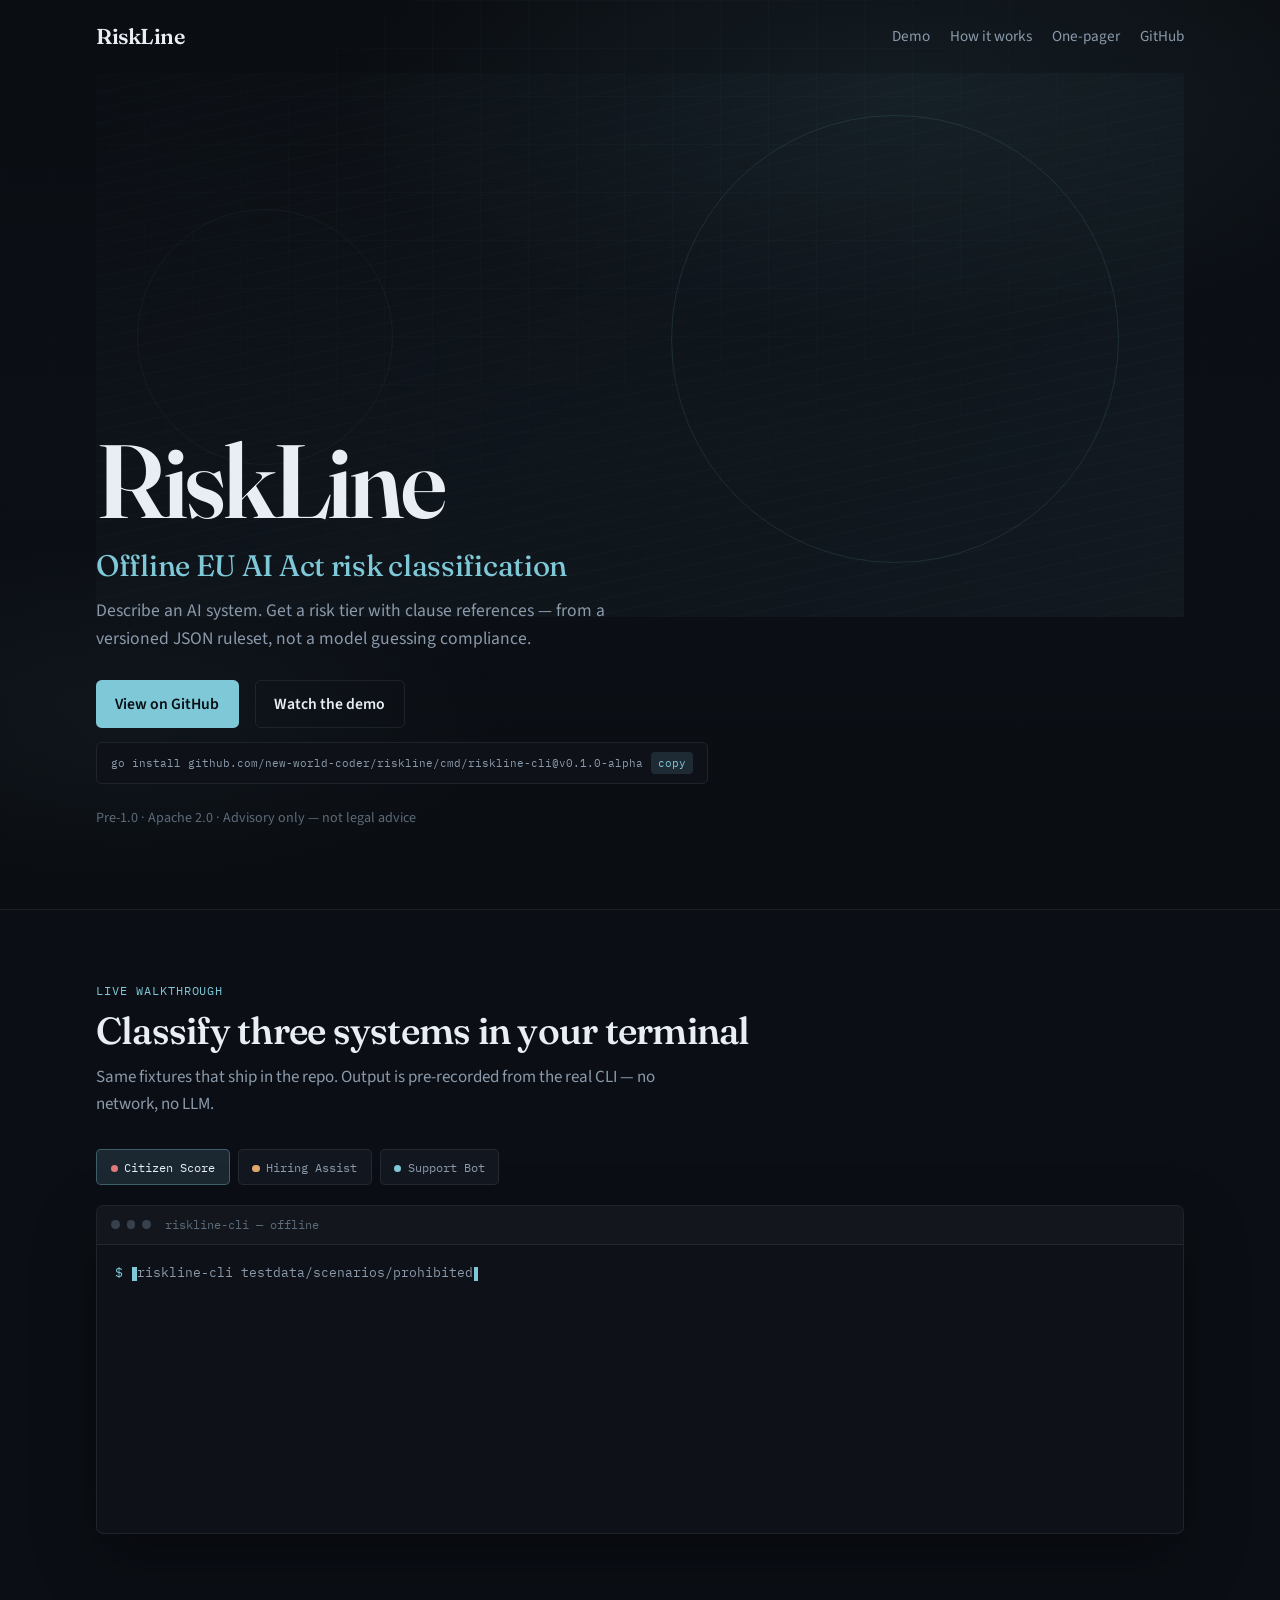
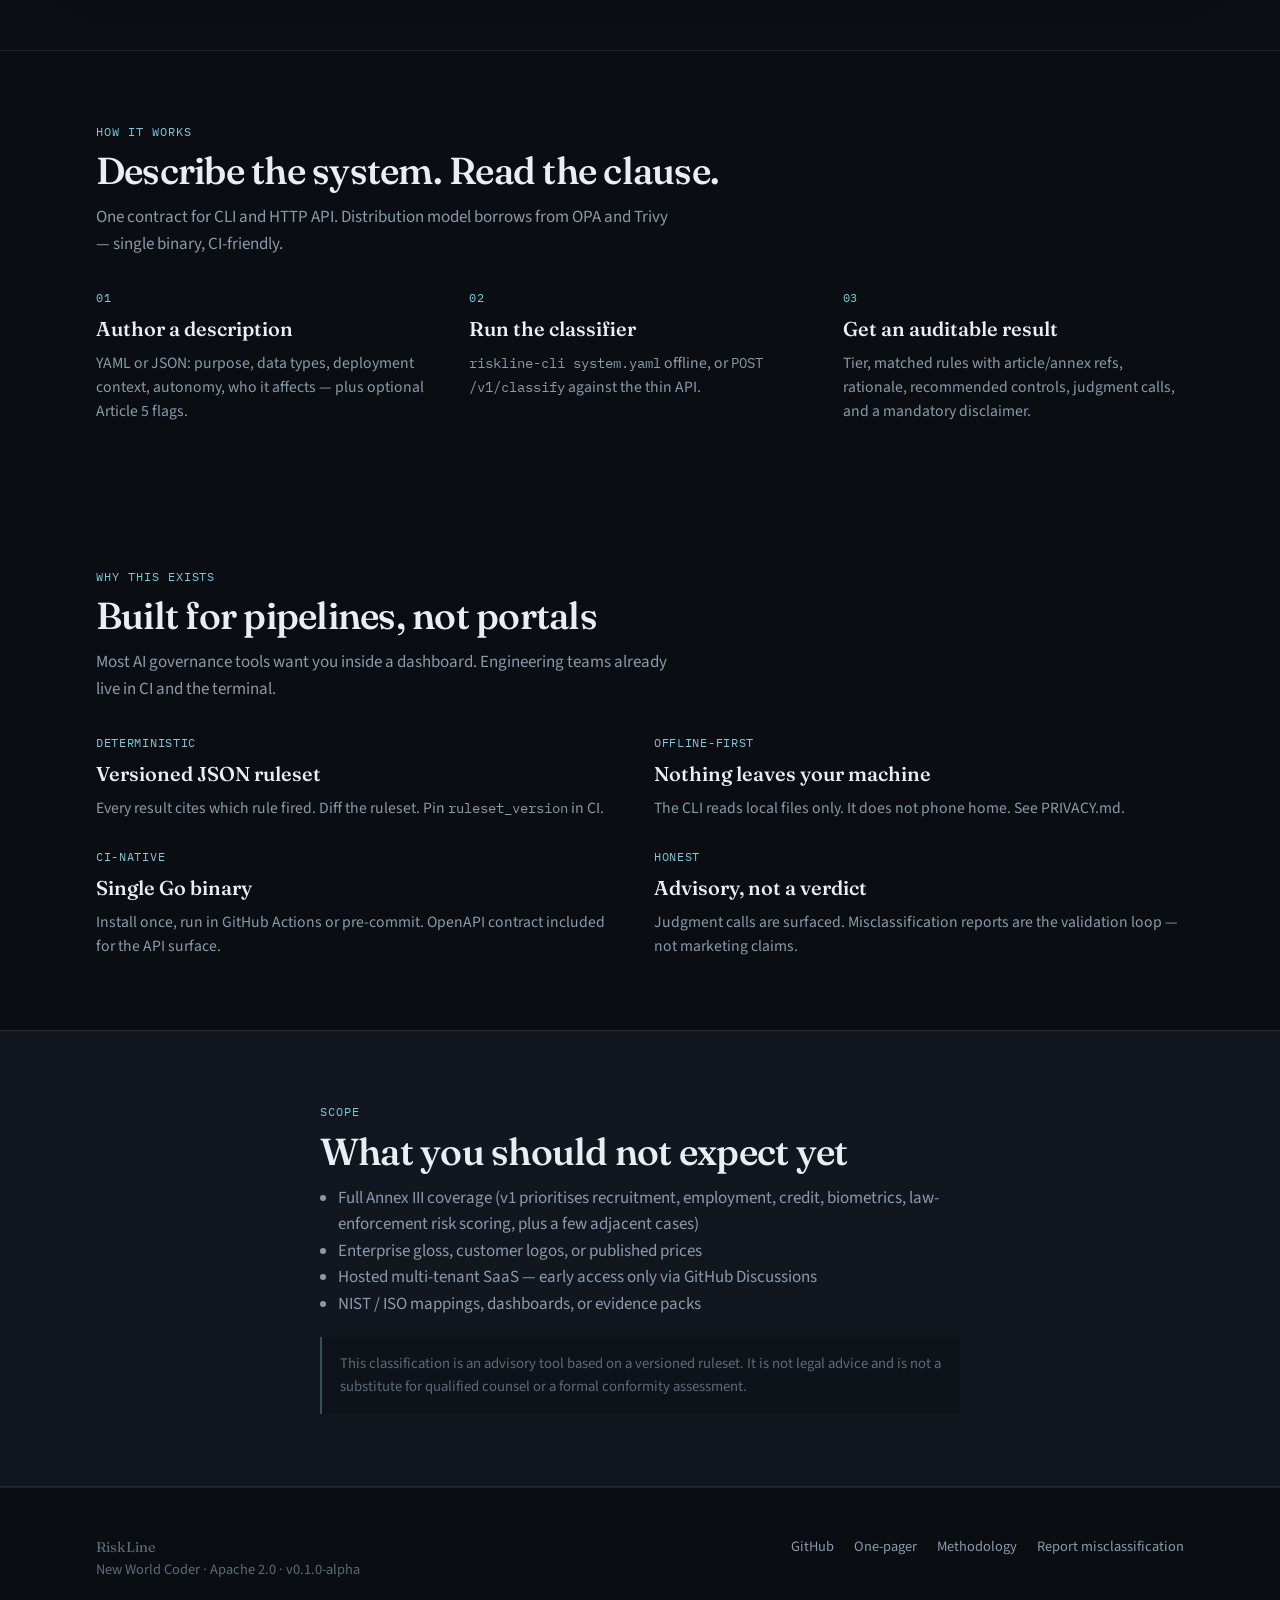
==== website/index.html @ 2cbda745 "Add GitHub Pages landing, demo cast, and printable one-pager Ship a static marketing site under webs" ====
<!DOCTYPE html>
<html lang="en">
  <head>
    <meta charset="utf-8" />
    <meta name="viewport" content="width=device-width, initial-scale=1" />
    <title>RiskLine — Offline EU AI Act risk classification</title>
    <meta
      name="description"
      content="Open-source CLI and API that classifies AI systems under the EU AI Act using a versioned JSON ruleset — deterministic and auditable, not an LLM guessing."
    />
    <meta property="og:title" content="RiskLine — Offline EU AI Act risk classification" />
    <meta
      property="og:description"
      content="CLI + API. Deterministic ruleset. Offline-first. Built for engineering teams who live in CI, not a compliance portal."
    />
    <meta property="og:image" content="assets/og.png" />
    <meta property="og:type" content="website" />
    <meta name="twitter:card" content="summary_large_image" />
    <link rel="icon" href="assets/favicon.svg" type="image/svg+xml" />
    <link rel="preconnect" href="https://fonts.googleapis.com" />
    <link rel="preconnect" href="https://fonts.gstatic.com" crossorigin />
    <link
      href="https://fonts.googleapis.com/css2?family=Fraunces:opsz,wght@9..144,450;9..144,550;9..144,600&family=IBM+Plex+Mono:wght@400;500;600&family=Source+Sans+3:wght@400;600&display=swap"
      rel="stylesheet"
    />
    <link rel="stylesheet" href="css/site.css" />
  </head>
  <body>
    <div class="site-bg" aria-hidden="true"></div>

    <header class="wrap">
      <nav class="nav" aria-label="Primary">
        <a class="nav-brand" href="./">RiskLine</a>
        <ul class="nav-links">
          <li><a href="#demo">Demo</a></li>
          <li><a href="#how">How it works</a></li>
          <li><a href="one-pager.html">One-pager</a></li>
          <li>
            <a href="https://github.com/new-world-coder/riskline" rel="noopener">GitHub</a>
          </li>
        </ul>
      </nav>
    </header>

    <main>
      <section class="hero wrap" aria-labelledby="brand-hero">
        <div class="hero-plane" id="hero-plane" aria-hidden="true"></div>
        <div class="hero-content">
          <h1 class="brand-hero" id="brand-hero">RiskLine</h1>
          <p class="hero-headline">Offline EU AI Act risk classification</p>
          <p class="hero-lede">
            Describe an AI system. Get a risk tier with clause references — from a
            versioned JSON ruleset, not a model guessing compliance.
          </p>
          <div class="cta-row">
            <a
              class="btn btn-primary"
              href="https://github.com/new-world-coder/riskline"
              rel="noopener"
              >View on GitHub</a
            >
            <a class="btn btn-ghost" href="#demo">Watch the demo</a>
            <div class="install-chip" title="Install the CLI">
              <code id="install-cmd"
                >go install github.com/new-world-coder/riskline/cmd/riskline-cli@v0.1.0-alpha</code
              >
              <button type="button" id="copy-install" aria-label="Copy install command">
                copy
              </button>
            </div>
          </div>
          <p class="status-note">
            Pre-1.0 · Apache 2.0 · Advisory only — not legal advice
          </p>
        </div>
      </section>

      <section class="demo" id="demo" aria-labelledby="demo-title">
        <div class="wrap">
          <p class="section-label">Live walkthrough</p>
          <h2 class="section-title" id="demo-title">Classify three systems in your terminal</h2>
          <p class="section-lede">
            Same fixtures that ship in the repo. Output is pre-recorded from the real
            CLI — no network, no LLM.
          </p>

          <div class="demo-controls" role="group" aria-label="Demo scenarios">
            <button
              type="button"
              class="scenario-btn"
              data-scenario="prohibited"
              aria-pressed="true"
            >
              <span class="tier-dot prohibited" aria-hidden="true"></span>Citizen Score
            </button>
            <button
              type="button"
              class="scenario-btn"
              data-scenario="high_risk"
              aria-pressed="false"
            >
              <span class="tier-dot high_risk" aria-hidden="true"></span>Hiring Assist
            </button>
            <button
              type="button"
              class="scenario-btn"
              data-scenario="limited_risk"
              aria-pressed="false"
            >
              <span class="tier-dot limited_risk" aria-hidden="true"></span>Support Bot
            </button>
          </div>

          <div class="terminal" aria-live="polite">
            <div class="terminal-bar">
              <span class="terminal-dot"></span>
              <span class="terminal-dot"></span>
              <span class="terminal-dot"></span>
              <span class="terminal-title">riskline-cli — offline</span>
            </div>
            <pre class="terminal-body" id="terminal-body"></pre>
          </div>
          <div
            class="tier-badge"
            id="tier-badge"
            aria-hidden="true"
          ></div>
        </div>
      </section>

      <section id="how" aria-labelledby="how-title">
        <div class="wrap">
          <p class="section-label">How it works</p>
          <h2 class="section-title" id="how-title">Describe the system. Read the clause.</h2>
          <p class="section-lede">
            One contract for CLI and HTTP API. Distribution model borrows from OPA and
            Trivy — single binary, CI-friendly.
          </p>
          <ol class="steps">
            <li class="step">
              <span class="step-num">01</span>
              <h3>Author a description</h3>
              <p>
                YAML or JSON: purpose, data types, deployment context, autonomy, who it
                affects — plus optional Article&nbsp;5 flags.
              </p>
            </li>
            <li class="step">
              <span class="step-num">02</span>
              <h3>Run the classifier</h3>
              <p>
                <code>riskline-cli system.yaml</code> offline, or
                <code>POST /v1/classify</code> against the thin API.
              </p>
            </li>
            <li class="step">
              <span class="step-num">03</span>
              <h3>Get an auditable result</h3>
              <p>
                Tier, matched rules with article/annex refs, rationale, recommended
                controls, judgment calls, and a mandatory disclaimer.
              </p>
            </li>
          </ol>
        </div>
      </section>

      <section id="why" aria-labelledby="why-title">
        <div class="wrap">
          <p class="section-label">Why this exists</p>
          <h2 class="section-title" id="why-title">Built for pipelines, not portals</h2>
          <p class="section-lede">
            Most AI governance tools want you inside a dashboard. Engineering teams
            already live in CI and the terminal.
          </p>
          <ul class="why-list">
            <li>
              <span class="why-kicker">Deterministic</span>
              <h3>Versioned JSON ruleset</h3>
              <p>
                Every result cites which rule fired. Diff the ruleset. Pin
                <code>ruleset_version</code> in CI.
              </p>
            </li>
            <li>
              <span class="why-kicker">Offline-first</span>
              <h3>Nothing leaves your machine</h3>
              <p>
                The CLI reads local files only. It does not phone home. See PRIVACY.md.
              </p>
            </li>
            <li>
              <span class="why-kicker">CI-native</span>
              <h3>Single Go binary</h3>
              <p>
                Install once, run in GitHub Actions or pre-commit. OpenAPI contract
                included for the API surface.
              </p>
            </li>
            <li>
              <span class="why-kicker">Honest</span>
              <h3>Advisory, not a verdict</h3>
              <p>
                Judgment calls are surfaced. Misclassification reports are the
                validation loop — not marketing claims.
              </p>
            </li>
          </ul>
        </div>
      </section>

      <section class="limits" id="limits" aria-labelledby="limits-title">
        <div class="wrap limits-inner">
          <p class="section-label">Scope</p>
          <h2 class="section-title" id="limits-title">What you should not expect yet</h2>
          <ul>
            <li>Full Annex III coverage (v1 prioritises recruitment, employment, credit, biometrics, law-enforcement risk scoring, plus a few adjacent cases)</li>
            <li>Enterprise gloss, customer logos, or published prices</li>
            <li>Hosted multi-tenant SaaS — early access only via GitHub Discussions</li>
            <li>NIST / ISO mappings, dashboards, or evidence packs</li>
          </ul>
          <p class="disclaimer">
            This classification is an advisory tool based on a versioned ruleset. It is
            not legal advice and is not a substitute for qualified counsel or a formal
            conformity assessment.
          </p>
        </div>
      </section>
    </main>

    <footer class="footer">
      <div class="wrap footer-grid">
        <div>
          <p class="footer-brand">RiskLine</p>
          <p>New World Coder · Apache 2.0 · v0.1.0-alpha</p>
        </div>
        <ul class="footer-links">
          <li>
            <a href="https://github.com/new-world-coder/riskline" rel="noopener">GitHub</a>
          </li>
          <li><a href="one-pager.html">One-pager</a></li>
          <li>
            <a
              href="https://github.com/new-world-coder/riskline/blob/main/docs/blog/01-how-we-classify-ai-systems-under-the-eu-ai-act.md"
              rel="noopener"
              >Methodology</a
            >
          </li>
          <li>
            <a
              href="https://github.com/new-world-coder/riskline/issues/new?template=misclassification_report.md"
              rel="noopener"
              >Report misclassification</a
            >
          </li>
        </ul>
      </div>
    </footer>

    <script src="js/terminal-demo.js" defer></script>
  </body>
</html>
---- website/css/site.css ----
/* RiskLine marketing site — charcoal terminal field, steel/cyan accent */

:root {
  --bg: #0a0d12;
  --bg-elevated: #12171f;
  --bg-terminal: #0e1218;
  --ink: #e8eef4;
  --ink-muted: #8b9aab;
  --ink-dim: #5c6b7a;
  --accent: #7ec8d8;
  --accent-soft: rgba(126, 200, 216, 0.14);
  --accent-line: rgba(126, 200, 216, 0.35);
  --prohibited: #e07a7a;
  --high-risk: #e0a86e;
  --limited: #7ec8d8;
  --minimal: #8fbf8f;
  --border: rgba(232, 238, 244, 0.08);
  --font-display: "Fraunces", "Iowan Old Style", "Palatino Linotype", Georgia, serif;
  --font-body: "Source Sans 3", "Source Sans Pro", "Helvetica Neue", sans-serif;
  --font-mono: "IBM Plex Mono", "SFMono-Regular", Consolas, monospace;
  --max: 68rem;
  --ease: cubic-bezier(0.22, 1, 0.36, 1);
}

*,
*::before,
*::after {
  box-sizing: border-box;
}

html {
  scroll-behavior: smooth;
}

body {
  margin: 0;
  font-family: var(--font-body);
  font-size: 1.0625rem;
  line-height: 1.55;
  color: var(--ink);
  background: var(--bg);
  -webkit-font-smoothing: antialiased;
}

a {
  color: var(--accent);
  text-decoration-thickness: 1px;
  text-underline-offset: 0.18em;
}

a:hover {
  color: var(--ink);
}

img {
  max-width: 100%;
  height: auto;
}

code,
.mono {
  font-family: var(--font-mono);
  font-size: 0.92em;
}

/* Atmosphere */
.site-bg {
  position: fixed;
  inset: 0;
  z-index: -1;
  background:
    radial-gradient(ellipse 80% 50% at 70% 10%, rgba(126, 200, 216, 0.08), transparent 55%),
    radial-gradient(ellipse 60% 40% at 10% 80%, rgba(126, 200, 216, 0.04), transparent 50%),
    linear-gradient(180deg, #0a0d12 0%, #0c1016 50%, #0a0d12 100%);
}

.site-bg::after {
  content: "";
  position: absolute;
  inset: 0;
  background-image:
    linear-gradient(rgba(126, 200, 216, 0.03) 1px, transparent 1px),
    linear-gradient(90deg, rgba(126, 200, 216, 0.03) 1px, transparent 1px);
  background-size: 48px 48px;
  mask-image: radial-gradient(ellipse 70% 60% at 50% 20%, black, transparent);
  pointer-events: none;
}

.wrap {
  width: min(100% - 2rem, var(--max));
  margin-inline: auto;
}

/* Nav */
.nav {
  display: flex;
  align-items: center;
  justify-content: space-between;
  padding: 1.25rem 0;
  gap: 1rem;
}

.nav-brand {
  font-family: var(--font-display);
  font-size: 1.35rem;
  font-weight: 600;
  color: var(--ink);
  text-decoration: none;
  letter-spacing: -0.02em;
}

.nav-links {
  display: flex;
  flex-wrap: wrap;
  gap: 1rem 1.25rem;
  list-style: none;
  margin: 0;
  padding: 0;
  font-size: 0.95rem;
}

.nav-links a {
  color: var(--ink-muted);
  text-decoration: none;
}

.nav-links a:hover {
  color: var(--ink);
}

/* Hero — one composition, brand first */
.hero {
  position: relative;
  min-height: calc(100vh - 4rem);
  display: grid;
  align-items: end;
  padding: 2rem 0 4rem;
  overflow: hidden;
}

.hero-plane {
  position: absolute;
  inset: -10% -5% auto;
  height: 75%;
  background:
    linear-gradient(135deg, rgba(14, 18, 24, 0.2), rgba(126, 200, 216, 0.06)),
    repeating-linear-gradient(
      -12deg,
      transparent,
      transparent 14px,
      rgba(126, 200, 216, 0.025) 14px,
      rgba(126, 200, 216, 0.025) 15px
    );
  transform: translateY(var(--parallax, 0px));
  transition: transform 0.1s linear;
  pointer-events: none;
  z-index: 0;
}

.hero-plane::before {
  content: "";
  position: absolute;
  inset: 20% 10% auto auto;
  width: min(42vw, 28rem);
  height: min(42vw, 28rem);
  border: 1px solid var(--accent-line);
  border-radius: 50%;
  opacity: 0.35;
  animation: drift 18s var(--ease) infinite alternate;
}

.hero-plane::after {
  content: "";
  position: absolute;
  inset: 35% auto auto 8%;
  width: min(28vw, 16rem);
  height: min(28vw, 16rem);
  border: 1px solid rgba(232, 238, 244, 0.08);
  border-radius: 50%;
  opacity: 0.5;
  animation: drift 22s var(--ease) infinite alternate-reverse;
}

@keyframes drift {
  from {
    transform: translate(0, 0);
  }
  to {
    transform: translate(12px, -18px);
  }
}

.hero-content {
  position: relative;
  z-index: 1;
  max-width: 40rem;
  padding-bottom: 1rem;
}

.brand-hero {
  margin: 0 0 1rem;
  font-family: var(--font-display);
  font-size: clamp(3.5rem, 12vw, 6.5rem);
  font-weight: 600;
  line-height: 0.95;
  letter-spacing: -0.03em;
  color: var(--ink);
}

.hero-headline {
  margin: 0 0 0.85rem;
  font-family: var(--font-display);
  font-size: clamp(1.35rem, 3.2vw, 1.85rem);
  font-weight: 450;
  line-height: 1.25;
  color: var(--accent);
  letter-spacing: -0.01em;
}

.hero-lede {
  margin: 0 0 1.75rem;
  max-width: 32rem;
  color: var(--ink-muted);
  font-size: 1.1rem;
}

.cta-row {
  display: flex;
  flex-wrap: wrap;
  align-items: center;
  gap: 0.85rem 1rem;
}

.btn {
  display: inline-flex;
  align-items: center;
  justify-content: center;
  gap: 0.4rem;
  padding: 0.7rem 1.15rem;
  border-radius: 0.35rem;
  font-family: var(--font-body);
  font-size: 0.98rem;
  font-weight: 600;
  text-decoration: none;
  border: 1px solid transparent;
  transition: background 0.2s var(--ease), color 0.2s var(--ease), border-color 0.2s var(--ease);
}

.btn-primary {
  background: var(--accent);
  color: #0a0d12;
}

.btn-primary:hover {
  background: #a0d8e4;
  color: #0a0d12;
}

.btn-ghost {
  background: transparent;
  color: var(--ink);
  border-color: var(--border);
}

.btn-ghost:hover {
  border-color: var(--accent-line);
  color: var(--accent);
}

.install-chip {
  display: inline-flex;
  align-items: center;
  gap: 0.5rem;
  padding: 0.55rem 0.85rem;
  background: var(--bg-terminal);
  border: 1px solid var(--border);
  border-radius: 0.35rem;
  font-family: var(--font-mono);
  font-size: 0.78rem;
  color: var(--ink-muted);
  overflow-x: auto;
  max-width: 100%;
}

.install-chip button {
  flex-shrink: 0;
  border: 0;
  background: var(--accent-soft);
  color: var(--accent);
  font-family: var(--font-mono);
  font-size: 0.7rem;
  padding: 0.25rem 0.45rem;
  border-radius: 0.25rem;
  cursor: pointer;
}

.install-chip button:hover {
  background: var(--accent);
  color: #0a0d12;
}

.status-note {
  margin: 1.5rem 0 0;
  font-size: 0.88rem;
  color: var(--ink-dim);
}

/* Sections */
section {
  padding: 4.5rem 0;
}

.section-label {
  margin: 0 0 0.5rem;
  font-family: var(--font-mono);
  font-size: 0.75rem;
  letter-spacing: 0.08em;
  text-transform: uppercase;
  color: var(--accent);
}

.section-title {
  margin: 0 0 0.75rem;
  font-family: var(--font-display);
  font-size: clamp(1.75rem, 4vw, 2.35rem);
  font-weight: 550;
  letter-spacing: -0.02em;
  line-height: 1.15;
}

.section-lede {
  margin: 0 0 2rem;
  max-width: 36rem;
  color: var(--ink-muted);
}

/* Demo */
.demo {
  border-top: 1px solid var(--border);
  border-bottom: 1px solid var(--border);
  background: rgba(14, 18, 24, 0.55);
}

.demo-controls {
  display: flex;
  flex-wrap: wrap;
  gap: 0.5rem;
  margin-bottom: 1.25rem;
}

.scenario-btn {
  appearance: none;
  border: 1px solid var(--border);
  background: var(--bg-elevated);
  color: var(--ink-muted);
  font-family: var(--font-mono);
  font-size: 0.78rem;
  padding: 0.55rem 0.85rem;
  border-radius: 0.3rem;
  cursor: pointer;
  transition: border-color 0.2s, color 0.2s, background 0.2s;
}

.scenario-btn:hover {
  color: var(--ink);
  border-color: var(--accent-line);
}

.scenario-btn[aria-pressed="true"] {
  color: var(--ink);
  background: var(--accent-soft);
  border-color: var(--accent-line);
}

.scenario-btn .tier-dot {
  display: inline-block;
  width: 0.45rem;
  height: 0.45rem;
  border-radius: 50%;
  margin-right: 0.4rem;
  vertical-align: middle;
}

.tier-dot.prohibited {
  background: var(--prohibited);
}
.tier-dot.high_risk {
  background: var(--high-risk);
}
.tier-dot.limited_risk {
  background: var(--limited);
}

.terminal {
  background: var(--bg-terminal);
  border: 1px solid var(--border);
  border-radius: 0.45rem;
  overflow: hidden;
  box-shadow: 0 24px 60px rgba(0, 0, 0, 0.35);
}

.terminal-bar {
  display: flex;
  align-items: center;
  gap: 0.4rem;
  padding: 0.65rem 0.9rem;
  border-bottom: 1px solid var(--border);
  background: rgba(255, 255, 255, 0.02);
}

.terminal-dot {
  width: 0.55rem;
  height: 0.55rem;
  border-radius: 50%;
  background: var(--ink-dim);
  opacity: 0.5;
}

.terminal-title {
  margin-left: 0.5rem;
  font-family: var(--font-mono);
  font-size: 0.72rem;
  color: var(--ink-dim);
}

.terminal-body {
  margin: 0;
  padding: 1.1rem 1.15rem 1.35rem;
  min-height: 18rem;
  max-height: 26rem;
  overflow: auto;
  font-family: var(--font-mono);
  font-size: 0.8rem;
  line-height: 1.55;
  color: var(--ink-muted);
  white-space: pre-wrap;
  word-break: break-word;
}

.terminal-body .prompt {
  color: var(--accent);
}

.terminal-body .cmd {
  color: var(--ink);
}

.terminal-body .tier-prohibited {
  color: var(--prohibited);
  font-weight: 600;
}

.terminal-body .tier-high_risk {
  color: var(--high-risk);
  font-weight: 600;
}

.terminal-body .tier-limited_risk {
  color: var(--limited);
  font-weight: 600;
}

.terminal-body .cursor {
  display: inline-block;
  width: 0.55ch;
  height: 1.1em;
  margin-left: 1px;
  background: var(--accent);
  vertical-align: text-bottom;
  animation: blink 1s steps(1) infinite;
}

@keyframes blink {
  50% {
    opacity: 0;
  }
}

.tier-badge {
  display: inline-block;
  margin-top: 0.85rem;
  padding: 0.35rem 0.65rem;
  border-radius: 0.25rem;
  font-family: var(--font-mono);
  font-size: 0.75rem;
  letter-spacing: 0.04em;
  text-transform: uppercase;
  opacity: 0;
  transform: translateY(6px);
  transition: opacity 0.45s var(--ease), transform 0.45s var(--ease);
}

.tier-badge.visible {
  opacity: 1;
  transform: translateY(0);
}

.tier-badge.prohibited {
  background: rgba(224, 122, 122, 0.15);
  color: var(--prohibited);
}
.tier-badge.high_risk {
  background: rgba(224, 168, 110, 0.15);
  color: var(--high-risk);
}
.tier-badge.limited_risk {
  background: var(--accent-soft);
  color: var(--limited);
}

/* How / Why grids — not card chrome unless interaction needs it */
.steps,
.why-list {
  display: grid;
  gap: 1.75rem;
  margin: 0;
  padding: 0;
  list-style: none;
}

@media (min-width: 720px) {
  .steps {
    grid-template-columns: repeat(3, 1fr);
    gap: 2rem;
  }
  .why-list {
    grid-template-columns: repeat(2, 1fr);
  }
}

.step-num,
.why-kicker {
  display: block;
  margin-bottom: 0.4rem;
  font-family: var(--font-mono);
  font-size: 0.72rem;
  letter-spacing: 0.06em;
  text-transform: uppercase;
  color: var(--accent);
}

.step h3,
.why-list h3 {
  margin: 0 0 0.4rem;
  font-family: var(--font-display);
  font-size: 1.25rem;
  font-weight: 550;
}

.step p,
.why-list p {
  margin: 0;
  color: var(--ink-muted);
  font-size: 0.98rem;
}

/* Limits */
.limits {
  background: var(--bg-elevated);
  border-block: 1px solid var(--border);
}

.limits-inner {
  max-width: 40rem;
}

.limits ul {
  margin: 0 0 1.25rem;
  padding-left: 1.15rem;
  color: var(--ink-muted);
}

.disclaimer {
  margin: 0;
  padding: 1rem 1.1rem;
  border-left: 2px solid var(--accent-line);
  background: rgba(0, 0, 0, 0.2);
  color: var(--ink-dim);
  font-size: 0.92rem;
}

/* Footer */
.footer {
  padding: 3rem 0 4rem;
  border-top: 1px solid var(--border);
}

.footer-grid {
  display: flex;
  flex-wrap: wrap;
  gap: 2rem;
  justify-content: space-between;
}

.footer-brand {
  font-family: var(--font-display);
  font-size: 1.25rem;
  margin: 0 0 0.35rem;
}

.footer p {
  margin: 0;
  color: var(--ink-dim);
  font-size: 0.9rem;
}

.footer-links {
  display: flex;
  flex-wrap: wrap;
  gap: 0.75rem 1.25rem;
  list-style: none;
  margin: 0;
  padding: 0;
  font-size: 0.9rem;
}

.footer-links a {
  color: var(--ink-muted);
  text-decoration: none;
}

.footer-links a:hover {
  color: var(--accent);
}

@media (max-width: 640px) {
  .hero {
    min-height: auto;
    padding-top: 3rem;
  }

  .install-chip {
    font-size: 0.68rem;
  }

  .terminal-body {
    min-height: 14rem;
    font-size: 0.72rem;
  }
}

@media (prefers-reduced-motion: reduce) {
  html {
    scroll-behavior: auto;
  }
  .hero-plane,
  .hero-plane::before,
  .hero-plane::after,
  .terminal-body .cursor {
    animation: none;
  }
  .tier-badge {
    transition: none;
  }
}
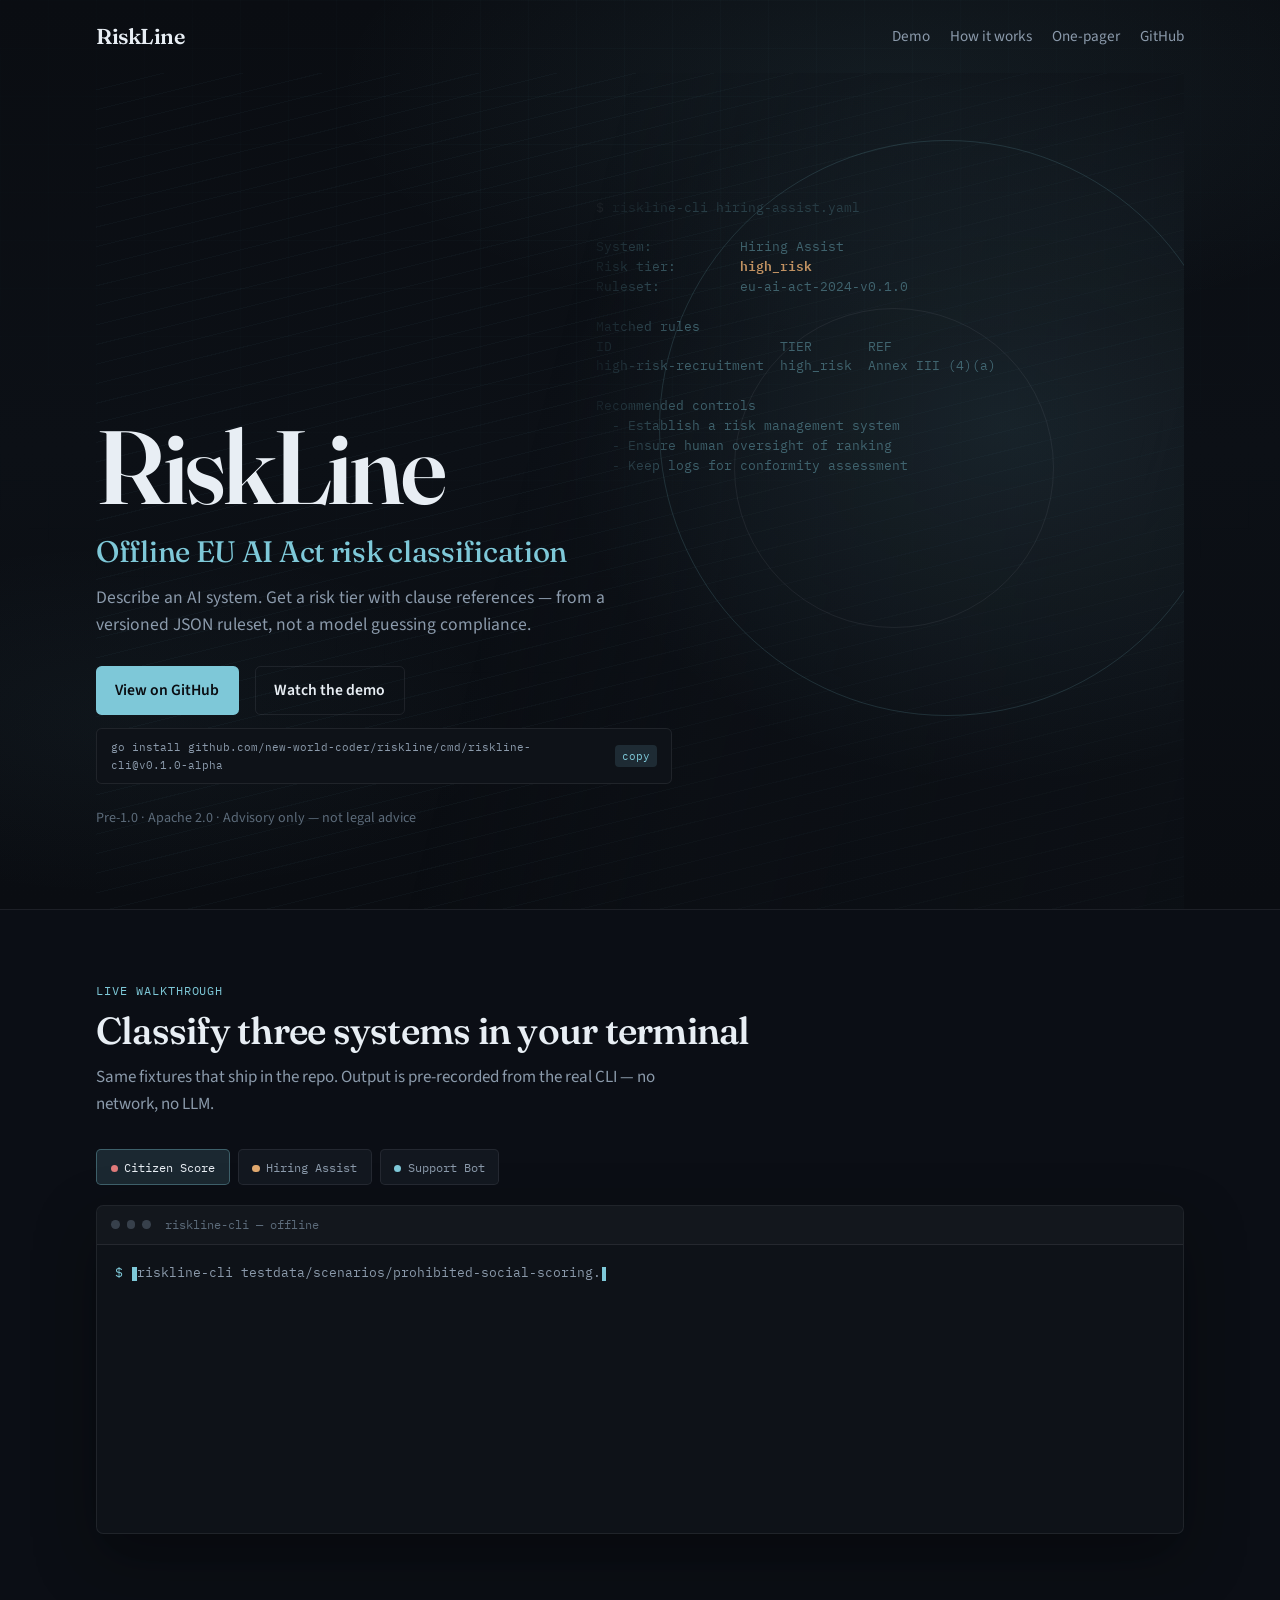
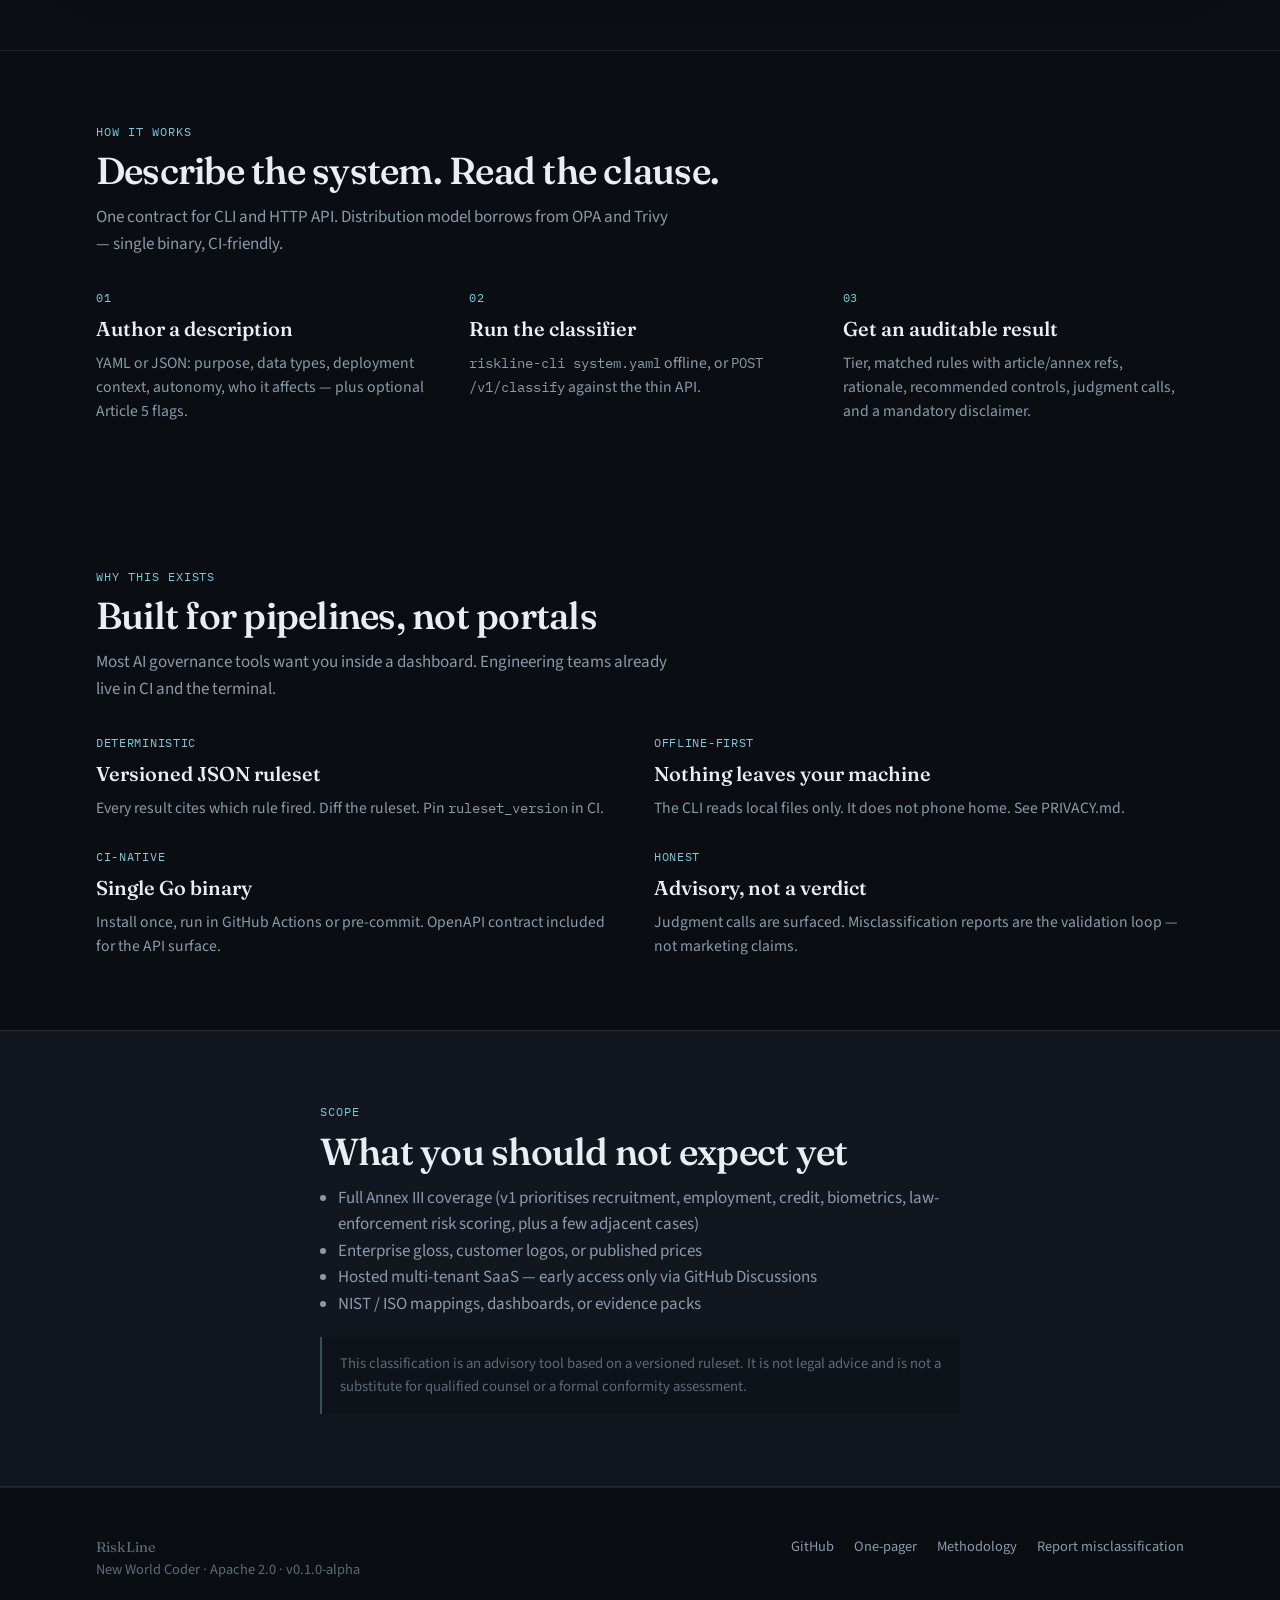
==== commit 83199d1b: "Strengthen landing hero with full-bleed CLI atmosphere Replace empty hero space with faded Hiring As" ====
--- a/website/index.html
+++ b/website/index.html
@@ -45,6 +45,20 @@
     <main>
       <section class="hero wrap" aria-labelledby="brand-hero">
         <div class="hero-plane" id="hero-plane" aria-hidden="true"></div>
+        <pre class="hero-output" id="hero-output" aria-hidden="true"><span class="hi">$</span> riskline-cli hiring-assist.yaml
+
+System:           Hiring Assist
+Risk tier:        <span class="tier">high_risk</span>
+Ruleset:          eu-ai-act-2024-v0.1.0
+
+Matched rules
+ID                     TIER       REF
+high-risk-recruitment  high_risk  Annex III (4)(a)
+
+Recommended controls
+  - Establish a risk management system
+  - Ensure human oversight of ranking
+  - Keep logs for conformity assessment</pre>
         <div class="hero-content">
           <h1 class="brand-hero" id="brand-hero">RiskLine</h1>
           <p class="hero-headline">Offline EU AI Act risk classification</p>
--- a/website/css/site.css
+++ b/website/css/site.css
@@ -140,16 +140,16 @@
 
 .hero-plane {
   position: absolute;
-  inset: -10% -5% auto;
-  height: 75%;
+  inset: 0 -8vw 0 -8vw;
   background:
-    linear-gradient(135deg, rgba(14, 18, 24, 0.2), rgba(126, 200, 216, 0.06)),
+    radial-gradient(ellipse 55% 70% at 78% 42%, rgba(126, 200, 216, 0.1), transparent 62%),
+    linear-gradient(105deg, transparent 0%, transparent 42%, rgba(14, 18, 24, 0.35) 58%, rgba(14, 18, 24, 0.55) 100%),
     repeating-linear-gradient(
-      -12deg,
+      -14deg,
       transparent,
-      transparent 14px,
-      rgba(126, 200, 216, 0.025) 14px,
-      rgba(126, 200, 216, 0.025) 15px
+      transparent 18px,
+      rgba(126, 200, 216, 0.035) 18px,
+      rgba(126, 200, 216, 0.035) 19px
     );
   transform: translateY(var(--parallax, 0px));
   transition: transform 0.1s linear;
@@ -160,25 +160,59 @@
 .hero-plane::before {
   content: "";
   position: absolute;
-  inset: 20% 10% auto auto;
-  width: min(42vw, 28rem);
-  height: min(42vw, 28rem);
+  inset: 8% 4% auto auto;
+  width: min(58vw, 36rem);
+  height: min(58vw, 36rem);
   border: 1px solid var(--accent-line);
   border-radius: 50%;
-  opacity: 0.35;
+  opacity: 0.45;
   animation: drift 18s var(--ease) infinite alternate;
 }
 
 .hero-plane::after {
   content: "";
   position: absolute;
-  inset: 35% auto auto 8%;
-  width: min(28vw, 16rem);
-  height: min(28vw, 16rem);
-  border: 1px solid rgba(232, 238, 244, 0.08);
+  inset: 28% 18% auto auto;
+  width: min(34vw, 20rem);
+  height: min(34vw, 20rem);
+  border: 1px solid rgba(232, 238, 244, 0.12);
   border-radius: 50%;
-  opacity: 0.5;
+  opacity: 0.55;
   animation: drift 22s var(--ease) infinite alternate-reverse;
+}
+
+.hero-output {
+  position: absolute;
+  right: max(0px, calc((100% - var(--max)) / 2 - 1rem));
+  top: 12%;
+  bottom: 18%;
+  width: min(38rem, 48vw);
+  z-index: 0;
+  margin: 0;
+  padding: 1.5rem 1.25rem;
+  font-family: var(--font-mono);
+  font-size: clamp(0.65rem, 1.1vw, 0.8rem);
+  line-height: 1.55;
+  color: rgba(126, 200, 216, 0.42);
+  white-space: pre;
+  overflow: hidden;
+  mask-image: linear-gradient(90deg, transparent 0%, black 18%, black 78%, transparent 100%),
+    linear-gradient(180deg, transparent, black 12%, black 78%, transparent);
+  mask-composite: intersect;
+  -webkit-mask-image: linear-gradient(90deg, transparent 0%, black 18%, black 78%, transparent 100%),
+    linear-gradient(180deg, transparent, black 12%, black 78%, transparent);
+  -webkit-mask-composite: source-in;
+  pointer-events: none;
+  transform: translateY(var(--parallax, 0px));
+}
+
+.hero-output .hi {
+  color: rgba(232, 238, 244, 0.55);
+}
+
+.hero-output .tier {
+  color: rgba(224, 168, 110, 0.85);
+  font-weight: 600;
 }
 
 @keyframes drift {
@@ -193,8 +227,14 @@
 .hero-content {
   position: relative;
   z-index: 1;
-  max-width: 40rem;
+  max-width: 36rem;
   padding-bottom: 1rem;
+}
+
+@media (max-width: 900px) {
+  .hero-output {
+    display: none;
+  }
 }
 
 .brand-hero {
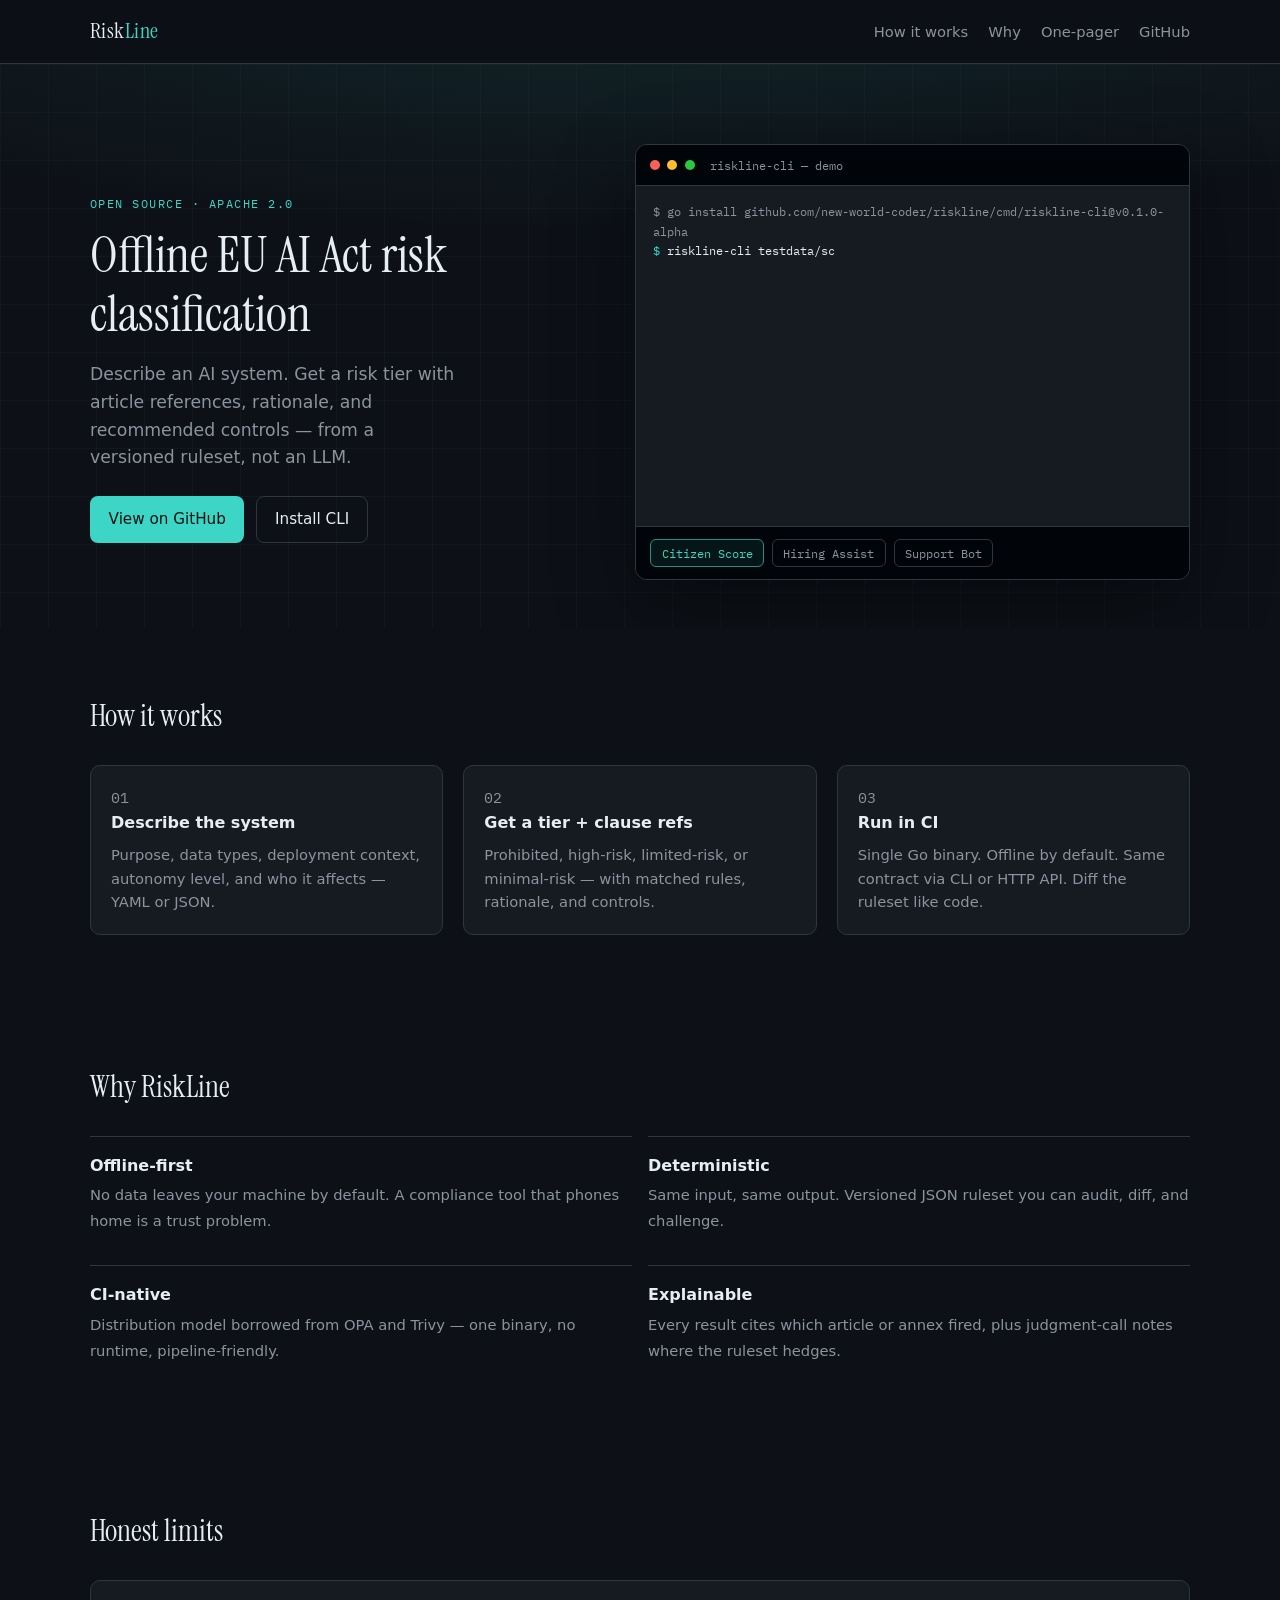
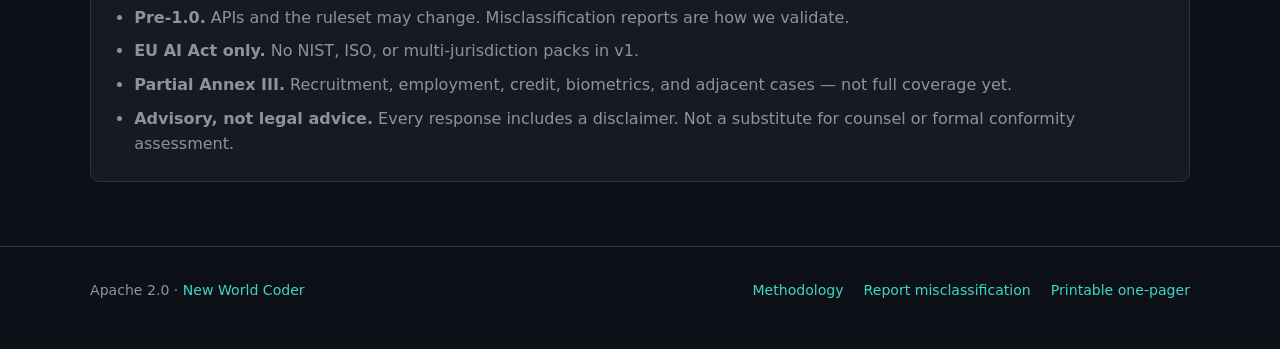
==== commit e99836e1: "add oss landing site with demo and one-pager Ship a GitHub Pages-ready marketing surface with a term" ====
--- a/website/index.html
+++ b/website/index.html
@@ -1,276 +1,138 @@
 <!DOCTYPE html>
 <html lang="en">
-  <head>
-    <meta charset="utf-8" />
-    <meta name="viewport" content="width=device-width, initial-scale=1" />
-    <title>RiskLine — Offline EU AI Act risk classification</title>
-    <meta
-      name="description"
-      content="Open-source CLI and API that classifies AI systems under the EU AI Act using a versioned JSON ruleset — deterministic and auditable, not an LLM guessing."
-    />
-    <meta property="og:title" content="RiskLine — Offline EU AI Act risk classification" />
-    <meta
-      property="og:description"
-      content="CLI + API. Deterministic ruleset. Offline-first. Built for engineering teams who live in CI, not a compliance portal."
-    />
-    <meta property="og:image" content="assets/og.png" />
-    <meta property="og:type" content="website" />
-    <meta name="twitter:card" content="summary_large_image" />
-    <link rel="icon" href="assets/favicon.svg" type="image/svg+xml" />
-    <link rel="preconnect" href="https://fonts.googleapis.com" />
-    <link rel="preconnect" href="https://fonts.gstatic.com" crossorigin />
-    <link
-      href="https://fonts.googleapis.com/css2?family=Fraunces:opsz,wght@9..144,450;9..144,550;9..144,600&family=IBM+Plex+Mono:wght@400;500;600&family=Source+Sans+3:wght@400;600&display=swap"
-      rel="stylesheet"
-    />
-    <link rel="stylesheet" href="css/site.css" />
-  </head>
-  <body>
-    <div class="site-bg" aria-hidden="true"></div>
+<head>
+  <meta charset="utf-8">
+  <meta name="viewport" content="width=device-width, initial-scale=1">
+  <title>RiskLine — Offline EU AI Act risk classification</title>
+  <meta name="description" content="Deterministic EU AI Act risk classification CLI and API. Versioned JSON ruleset, not an LLM guessing compliance.">
+  <meta property="og:title" content="RiskLine — Offline EU AI Act risk classification">
+  <meta property="og:description" content="Classify AI systems into prohibited, high-risk, limited-risk, or minimal-risk tiers with clause references. Runs offline in CI.">
+  <meta property="og:type" content="website">
+  <meta property="og:image" content="https://new-world-coder.github.io/riskline/assets/og.svg">
+  <link rel="icon" href="assets/favicon.svg" type="image/svg+xml">
+  <link rel="preconnect" href="https://fonts.googleapis.com">
+  <link rel="preconnect" href="https://fonts.gstatic.com" crossorigin>
+  <link href="https://fonts.googleapis.com/css2?family=IBM+Plex+Mono:wght@400;500&family=Instrument+Serif:ital@0;1&display=swap" rel="stylesheet">
+  <link rel="stylesheet" href="css/site.css">
+</head>
+<body>
+  <header class="site-header">
+    <div class="container">
+      <a class="logo" href="index.html">Risk<span>Line</span></a>
+      <nav class="nav-links">
+        <a href="#how">How it works</a>
+        <a href="#why">Why</a>
+        <a href="one-pager.html">One-pager</a>
+        <a href="https://github.com/new-world-coder/riskline">GitHub</a>
+      </nav>
+    </div>
+  </header>
 
-    <header class="wrap">
-      <nav class="nav" aria-label="Primary">
-        <a class="nav-brand" href="./">RiskLine</a>
-        <ul class="nav-links">
-          <li><a href="#demo">Demo</a></li>
-          <li><a href="#how">How it works</a></li>
-          <li><a href="one-pager.html">One-pager</a></li>
-          <li>
-            <a href="https://github.com/new-world-coder/riskline" rel="noopener">GitHub</a>
-          </li>
-        </ul>
-      </nav>
-    </header>
-
-    <main>
-      <section class="hero wrap" aria-labelledby="brand-hero">
-        <div class="hero-plane" id="hero-plane" aria-hidden="true"></div>
-        <pre class="hero-output" id="hero-output" aria-hidden="true"><span class="hi">$</span> riskline-cli hiring-assist.yaml
-
-System:           Hiring Assist
-Risk tier:        <span class="tier">high_risk</span>
-Ruleset:          eu-ai-act-2024-v0.1.0
-
-Matched rules
-ID                     TIER       REF
-high-risk-recruitment  high_risk  Annex III (4)(a)
-
-Recommended controls
-  - Establish a risk management system
-  - Ensure human oversight of ranking
-  - Keep logs for conformity assessment</pre>
-        <div class="hero-content">
-          <h1 class="brand-hero" id="brand-hero">RiskLine</h1>
-          <p class="hero-headline">Offline EU AI Act risk classification</p>
-          <p class="hero-lede">
-            Describe an AI system. Get a risk tier with clause references — from a
-            versioned JSON ruleset, not a model guessing compliance.
+  <main>
+    <section class="hero">
+      <div class="container hero-grid">
+        <div>
+          <p class="eyebrow">Open source · Apache 2.0</p>
+          <h1>Offline EU AI Act risk classification</h1>
+          <p class="hero-lead">
+            Describe an AI system. Get a risk tier with article references, rationale, and recommended controls — from a versioned ruleset, not an LLM.
           </p>
           <div class="cta-row">
-            <a
-              class="btn btn-primary"
-              href="https://github.com/new-world-coder/riskline"
-              rel="noopener"
-              >View on GitHub</a
-            >
-            <a class="btn btn-ghost" href="#demo">Watch the demo</a>
-            <div class="install-chip" title="Install the CLI">
-              <code id="install-cmd"
-                >go install github.com/new-world-coder/riskline/cmd/riskline-cli@v0.1.0-alpha</code
-              >
-              <button type="button" id="copy-install" aria-label="Copy install command">
-                copy
-              </button>
-            </div>
+            <a class="btn btn-primary" href="https://github.com/new-world-coder/riskline">View on GitHub</a>
+            <a class="btn btn-secondary" href="https://github.com/new-world-coder/riskline#quick-start-cli">Install CLI</a>
           </div>
-          <p class="status-note">
-            Pre-1.0 · Apache 2.0 · Advisory only — not legal advice
-          </p>
         </div>
-      </section>
 
-      <section class="demo" id="demo" aria-labelledby="demo-title">
-        <div class="wrap">
-          <p class="section-label">Live walkthrough</p>
-          <h2 class="section-title" id="demo-title">Classify three systems in your terminal</h2>
-          <p class="section-lede">
-            Same fixtures that ship in the repo. Output is pre-recorded from the real
-            CLI — no network, no LLM.
-          </p>
+        <div class="terminal" aria-label="Terminal demo">
+          <div class="terminal-bar">
+            <span class="dot red"></span>
+            <span class="dot yellow"></span>
+            <span class="dot green"></span>
+            <span class="terminal-title">riskline-cli — demo</span>
+          </div>
+          <div class="terminal-body" id="terminal-output" aria-live="polite"></div>
+          <div class="scenario-tabs">
+            <button class="scenario-tab active" data-scenario="prohibited" type="button">Citizen Score</button>
+            <button class="scenario-tab" data-scenario="high" type="button">Hiring Assist</button>
+            <button class="scenario-tab" data-scenario="limited" type="button">Support Bot</button>
+          </div>
+        </div>
+      </div>
+    </section>
 
-          <div class="demo-controls" role="group" aria-label="Demo scenarios">
-            <button
-              type="button"
-              class="scenario-btn"
-              data-scenario="prohibited"
-              aria-pressed="true"
-            >
-              <span class="tier-dot prohibited" aria-hidden="true"></span>Citizen Score
-            </button>
-            <button
-              type="button"
-              class="scenario-btn"
-              data-scenario="high_risk"
-              aria-pressed="false"
-            >
-              <span class="tier-dot high_risk" aria-hidden="true"></span>Hiring Assist
-            </button>
-            <button
-              type="button"
-              class="scenario-btn"
-              data-scenario="limited_risk"
-              aria-pressed="false"
-            >
-              <span class="tier-dot limited_risk" aria-hidden="true"></span>Support Bot
-            </button>
+    <section id="how">
+      <div class="container">
+        <h2>How it works</h2>
+        <div class="steps">
+          <article class="step-card">
+            <p class="step-num">01</p>
+            <h3>Describe the system</h3>
+            <p>Purpose, data types, deployment context, autonomy level, and who it affects — YAML or JSON.</p>
+          </article>
+          <article class="step-card">
+            <p class="step-num">02</p>
+            <h3>Get a tier + clause refs</h3>
+            <p>Prohibited, high-risk, limited-risk, or minimal-risk — with matched rules, rationale, and controls.</p>
+          </article>
+          <article class="step-card">
+            <p class="step-num">03</p>
+            <h3>Run in CI</h3>
+            <p>Single Go binary. Offline by default. Same contract via CLI or HTTP API. Diff the ruleset like code.</p>
+          </article>
+        </div>
+      </div>
+    </section>
+
+    <section id="why">
+      <div class="container">
+        <h2>Why RiskLine</h2>
+        <div class="why-grid">
+          <div class="why-item">
+            <strong>Offline-first</strong>
+            <span>No data leaves your machine by default. A compliance tool that phones home is a trust problem.</span>
           </div>
+          <div class="why-item">
+            <strong>Deterministic</strong>
+            <span>Same input, same output. Versioned JSON ruleset you can audit, diff, and challenge.</span>
+          </div>
+          <div class="why-item">
+            <strong>CI-native</strong>
+            <span>Distribution model borrowed from OPA and Trivy — one binary, no runtime, pipeline-friendly.</span>
+          </div>
+          <div class="why-item">
+            <strong>Explainable</strong>
+            <span>Every result cites which article or annex fired, plus judgment-call notes where the ruleset hedges.</span>
+          </div>
+        </div>
+      </div>
+    </section>
 
-          <div class="terminal" aria-live="polite">
-            <div class="terminal-bar">
-              <span class="terminal-dot"></span>
-              <span class="terminal-dot"></span>
-              <span class="terminal-dot"></span>
-              <span class="terminal-title">riskline-cli — offline</span>
-            </div>
-            <pre class="terminal-body" id="terminal-body"></pre>
-          </div>
-          <div
-            class="tier-badge"
-            id="tier-badge"
-            aria-hidden="true"
-          ></div>
-        </div>
-      </section>
-
-      <section id="how" aria-labelledby="how-title">
-        <div class="wrap">
-          <p class="section-label">How it works</p>
-          <h2 class="section-title" id="how-title">Describe the system. Read the clause.</h2>
-          <p class="section-lede">
-            One contract for CLI and HTTP API. Distribution model borrows from OPA and
-            Trivy — single binary, CI-friendly.
-          </p>
-          <ol class="steps">
-            <li class="step">
-              <span class="step-num">01</span>
-              <h3>Author a description</h3>
-              <p>
-                YAML or JSON: purpose, data types, deployment context, autonomy, who it
-                affects — plus optional Article&nbsp;5 flags.
-              </p>
-            </li>
-            <li class="step">
-              <span class="step-num">02</span>
-              <h3>Run the classifier</h3>
-              <p>
-                <code>riskline-cli system.yaml</code> offline, or
-                <code>POST /v1/classify</code> against the thin API.
-              </p>
-            </li>
-            <li class="step">
-              <span class="step-num">03</span>
-              <h3>Get an auditable result</h3>
-              <p>
-                Tier, matched rules with article/annex refs, rationale, recommended
-                controls, judgment calls, and a mandatory disclaimer.
-              </p>
-            </li>
-          </ol>
-        </div>
-      </section>
-
-      <section id="why" aria-labelledby="why-title">
-        <div class="wrap">
-          <p class="section-label">Why this exists</p>
-          <h2 class="section-title" id="why-title">Built for pipelines, not portals</h2>
-          <p class="section-lede">
-            Most AI governance tools want you inside a dashboard. Engineering teams
-            already live in CI and the terminal.
-          </p>
-          <ul class="why-list">
-            <li>
-              <span class="why-kicker">Deterministic</span>
-              <h3>Versioned JSON ruleset</h3>
-              <p>
-                Every result cites which rule fired. Diff the ruleset. Pin
-                <code>ruleset_version</code> in CI.
-              </p>
-            </li>
-            <li>
-              <span class="why-kicker">Offline-first</span>
-              <h3>Nothing leaves your machine</h3>
-              <p>
-                The CLI reads local files only. It does not phone home. See PRIVACY.md.
-              </p>
-            </li>
-            <li>
-              <span class="why-kicker">CI-native</span>
-              <h3>Single Go binary</h3>
-              <p>
-                Install once, run in GitHub Actions or pre-commit. OpenAPI contract
-                included for the API surface.
-              </p>
-            </li>
-            <li>
-              <span class="why-kicker">Honest</span>
-              <h3>Advisory, not a verdict</h3>
-              <p>
-                Judgment calls are surfaced. Misclassification reports are the
-                validation loop — not marketing claims.
-              </p>
-            </li>
+    <section>
+      <div class="container">
+        <h2>Honest limits</h2>
+        <div class="limits">
+          <ul>
+            <li><strong>Pre-1.0.</strong> APIs and the ruleset may change. Misclassification reports are how we validate.</li>
+            <li><strong>EU AI Act only.</strong> No NIST, ISO, or multi-jurisdiction packs in v1.</li>
+            <li><strong>Partial Annex III.</strong> Recruitment, employment, credit, biometrics, and adjacent cases — not full coverage yet.</li>
+            <li><strong>Advisory, not legal advice.</strong> Every response includes a disclaimer. Not a substitute for counsel or formal conformity assessment.</li>
           </ul>
         </div>
-      </section>
+      </div>
+    </section>
+  </main>
 
-      <section class="limits" id="limits" aria-labelledby="limits-title">
-        <div class="wrap limits-inner">
-          <p class="section-label">Scope</p>
-          <h2 class="section-title" id="limits-title">What you should not expect yet</h2>
-          <ul>
-            <li>Full Annex III coverage (v1 prioritises recruitment, employment, credit, biometrics, law-enforcement risk scoring, plus a few adjacent cases)</li>
-            <li>Enterprise gloss, customer logos, or published prices</li>
-            <li>Hosted multi-tenant SaaS — early access only via GitHub Discussions</li>
-            <li>NIST / ISO mappings, dashboards, or evidence packs</li>
-          </ul>
-          <p class="disclaimer">
-            This classification is an advisory tool based on a versioned ruleset. It is
-            not legal advice and is not a substitute for qualified counsel or a formal
-            conformity assessment.
-          </p>
-        </div>
-      </section>
-    </main>
+  <footer class="site-footer">
+    <div class="container">
+      <span>Apache 2.0 · <a href="https://github.com/new-world-coder">New World Coder</a></span>
+      <div class="footer-links">
+        <a href="https://github.com/new-world-coder/riskline/blob/main/docs/blog/01-how-we-classify-ai-systems-under-the-eu-ai-act.md">Methodology</a>
+        <a href="https://github.com/new-world-coder/riskline/issues/new?template=misclassification_report.md">Report misclassification</a>
+        <a href="one-pager.html">Printable one-pager</a>
+      </div>
+    </div>
+  </footer>
 
-    <footer class="footer">
-      <div class="wrap footer-grid">
-        <div>
-          <p class="footer-brand">RiskLine</p>
-          <p>New World Coder · Apache 2.0 · v0.1.0-alpha</p>
-        </div>
-        <ul class="footer-links">
-          <li>
-            <a href="https://github.com/new-world-coder/riskline" rel="noopener">GitHub</a>
-          </li>
-          <li><a href="one-pager.html">One-pager</a></li>
-          <li>
-            <a
-              href="https://github.com/new-world-coder/riskline/blob/main/docs/blog/01-how-we-classify-ai-systems-under-the-eu-ai-act.md"
-              rel="noopener"
-              >Methodology</a
-            >
-          </li>
-          <li>
-            <a
-              href="https://github.com/new-world-coder/riskline/issues/new?template=misclassification_report.md"
-              rel="noopener"
-              >Report misclassification</a
-            >
-          </li>
-        </ul>
-      </div>
-    </footer>
-
-    <script src="js/terminal-demo.js" defer></script>
-  </body>
+  <script src="js/terminal-demo.js"></script>
+</body>
 </html>
--- a/website/css/site.css
+++ b/website/css/site.css
@@ -1,25 +1,17 @@
-/* RiskLine marketing site — charcoal terminal field, steel/cyan accent */
-
 :root {
-  --bg: #0a0d12;
-  --bg-elevated: #12171f;
-  --bg-terminal: #0e1218;
-  --ink: #e8eef4;
-  --ink-muted: #8b9aab;
-  --ink-dim: #5c6b7a;
-  --accent: #7ec8d8;
-  --accent-soft: rgba(126, 200, 216, 0.14);
-  --accent-line: rgba(126, 200, 216, 0.35);
-  --prohibited: #e07a7a;
-  --high-risk: #e0a86e;
-  --limited: #7ec8d8;
-  --minimal: #8fbf8f;
-  --border: rgba(232, 238, 244, 0.08);
-  --font-display: "Fraunces", "Iowan Old Style", "Palatino Linotype", Georgia, serif;
-  --font-body: "Source Sans 3", "Source Sans Pro", "Helvetica Neue", sans-serif;
-  --font-mono: "IBM Plex Mono", "SFMono-Regular", Consolas, monospace;
-  --max: 68rem;
-  --ease: cubic-bezier(0.22, 1, 0.36, 1);
+  --bg: #0d1117;
+  --bg-elevated: #161b22;
+  --border: #30363d;
+  --text: #e6edf3;
+  --text-muted: #8b949e;
+  --accent: #3dd6c6;
+  --accent-dim: #238f84;
+  --tier-prohibited: #f85149;
+  --tier-high: #d29922;
+  --tier-limited: #58a6ff;
+  --tier-minimal: #3fb950;
+  --mono: "IBM Plex Mono", "JetBrains Mono", ui-monospace, monospace;
+  --display: "Instrument Serif", Georgia, "Times New Roman", serif;
 }
 
 *,
@@ -34,445 +26,199 @@
 
 body {
   margin: 0;
-  font-family: var(--font-body);
-  font-size: 1.0625rem;
-  line-height: 1.55;
-  color: var(--ink);
+  font-family: system-ui, -apple-system, BlinkMacSystemFont, "Segoe UI", sans-serif;
   background: var(--bg);
-  -webkit-font-smoothing: antialiased;
+  color: var(--text);
+  line-height: 1.6;
 }
 
 a {
   color: var(--accent);
-  text-decoration-thickness: 1px;
-  text-underline-offset: 0.18em;
+  text-decoration: none;
 }
 
 a:hover {
-  color: var(--ink);
-}
-
-img {
-  max-width: 100%;
-  height: auto;
-}
-
-code,
-.mono {
-  font-family: var(--font-mono);
-  font-size: 0.92em;
-}
-
-/* Atmosphere */
-.site-bg {
-  position: fixed;
-  inset: 0;
-  z-index: -1;
-  background:
-    radial-gradient(ellipse 80% 50% at 70% 10%, rgba(126, 200, 216, 0.08), transparent 55%),
-    radial-gradient(ellipse 60% 40% at 10% 80%, rgba(126, 200, 216, 0.04), transparent 50%),
-    linear-gradient(180deg, #0a0d12 0%, #0c1016 50%, #0a0d12 100%);
-}
-
-.site-bg::after {
+  text-decoration: underline;
+}
+
+.container {
+  width: min(1100px, 92vw);
+  margin: 0 auto;
+}
+
+.site-header {
+  position: sticky;
+  top: 0;
+  z-index: 10;
+  backdrop-filter: blur(10px);
+  background: rgba(13, 17, 23, 0.85);
+  border-bottom: 1px solid var(--border);
+}
+
+.site-header .container {
+  display: flex;
+  align-items: center;
+  justify-content: space-between;
+  padding: 0.9rem 0;
+}
+
+.logo {
+  font-family: var(--display);
+  font-size: 1.35rem;
+  letter-spacing: 0.02em;
+  color: var(--text);
+  text-decoration: none;
+}
+
+.logo span {
+  color: var(--accent);
+}
+
+.nav-links {
+  display: flex;
+  gap: 1.25rem;
+  font-size: 0.92rem;
+}
+
+.nav-links a {
+  color: var(--text-muted);
+}
+
+.nav-links a:hover {
+  color: var(--text);
+  text-decoration: none;
+}
+
+.hero {
+  position: relative;
+  padding: 5rem 0 3rem;
+  overflow: hidden;
+}
+
+.hero::before {
   content: "";
   position: absolute;
   inset: 0;
-  background-image:
-    linear-gradient(rgba(126, 200, 216, 0.03) 1px, transparent 1px),
-    linear-gradient(90deg, rgba(126, 200, 216, 0.03) 1px, transparent 1px);
-  background-size: 48px 48px;
-  mask-image: radial-gradient(ellipse 70% 60% at 50% 20%, black, transparent);
+  background:
+    radial-gradient(ellipse 80% 50% at 50% -20%, rgba(61, 214, 198, 0.12), transparent),
+    linear-gradient(rgba(48, 54, 61, 0.15) 1px, transparent 1px),
+    linear-gradient(90deg, rgba(48, 54, 61, 0.15) 1px, transparent 1px);
+  background-size: auto, 48px 48px, 48px 48px;
   pointer-events: none;
 }
 
-.wrap {
-  width: min(100% - 2rem, var(--max));
-  margin-inline: auto;
-}
-
-/* Nav */
-.nav {
-  display: flex;
+.hero-grid {
+  position: relative;
+  display: grid;
+  grid-template-columns: 1fr 1.1fr;
+  gap: 2.5rem;
   align-items: center;
-  justify-content: space-between;
-  padding: 1.25rem 0;
-  gap: 1rem;
-}
-
-.nav-brand {
-  font-family: var(--font-display);
-  font-size: 1.35rem;
-  font-weight: 600;
-  color: var(--ink);
-  text-decoration: none;
-  letter-spacing: -0.02em;
-}
-
-.nav-links {
+}
+
+.eyebrow {
+  font-family: var(--mono);
+  font-size: 0.78rem;
+  letter-spacing: 0.12em;
+  text-transform: uppercase;
+  color: var(--accent);
+  margin-bottom: 0.75rem;
+}
+
+.hero h1 {
+  font-family: var(--display);
+  font-size: clamp(2.2rem, 4vw, 3.4rem);
+  font-weight: 400;
+  line-height: 1.15;
+  margin: 0 0 1rem;
+}
+
+.hero-lead {
+  font-size: 1.08rem;
+  color: var(--text-muted);
+  max-width: 34ch;
+  margin-bottom: 1.5rem;
+}
+
+.cta-row {
   display: flex;
   flex-wrap: wrap;
-  gap: 1rem 1.25rem;
-  list-style: none;
-  margin: 0;
-  padding: 0;
-  font-size: 0.95rem;
-}
-
-.nav-links a {
-  color: var(--ink-muted);
-  text-decoration: none;
-}
-
-.nav-links a:hover {
-  color: var(--ink);
-}
-
-/* Hero — one composition, brand first */
-.hero {
-  position: relative;
-  min-height: calc(100vh - 4rem);
-  display: grid;
-  align-items: end;
-  padding: 2rem 0 4rem;
-  overflow: hidden;
-}
-
-.hero-plane {
-  position: absolute;
-  inset: 0 -8vw 0 -8vw;
-  background:
-    radial-gradient(ellipse 55% 70% at 78% 42%, rgba(126, 200, 216, 0.1), transparent 62%),
-    linear-gradient(105deg, transparent 0%, transparent 42%, rgba(14, 18, 24, 0.35) 58%, rgba(14, 18, 24, 0.55) 100%),
-    repeating-linear-gradient(
-      -14deg,
-      transparent,
-      transparent 18px,
-      rgba(126, 200, 216, 0.035) 18px,
-      rgba(126, 200, 216, 0.035) 19px
-    );
-  transform: translateY(var(--parallax, 0px));
-  transition: transform 0.1s linear;
-  pointer-events: none;
-  z-index: 0;
-}
-
-.hero-plane::before {
-  content: "";
-  position: absolute;
-  inset: 8% 4% auto auto;
-  width: min(58vw, 36rem);
-  height: min(58vw, 36rem);
-  border: 1px solid var(--accent-line);
-  border-radius: 50%;
-  opacity: 0.45;
-  animation: drift 18s var(--ease) infinite alternate;
-}
-
-.hero-plane::after {
-  content: "";
-  position: absolute;
-  inset: 28% 18% auto auto;
-  width: min(34vw, 20rem);
-  height: min(34vw, 20rem);
-  border: 1px solid rgba(232, 238, 244, 0.12);
-  border-radius: 50%;
-  opacity: 0.55;
-  animation: drift 22s var(--ease) infinite alternate-reverse;
-}
-
-.hero-output {
-  position: absolute;
-  right: max(0px, calc((100% - var(--max)) / 2 - 1rem));
-  top: 12%;
-  bottom: 18%;
-  width: min(38rem, 48vw);
-  z-index: 0;
-  margin: 0;
-  padding: 1.5rem 1.25rem;
-  font-family: var(--font-mono);
-  font-size: clamp(0.65rem, 1.1vw, 0.8rem);
-  line-height: 1.55;
-  color: rgba(126, 200, 216, 0.42);
-  white-space: pre;
-  overflow: hidden;
-  mask-image: linear-gradient(90deg, transparent 0%, black 18%, black 78%, transparent 100%),
-    linear-gradient(180deg, transparent, black 12%, black 78%, transparent);
-  mask-composite: intersect;
-  -webkit-mask-image: linear-gradient(90deg, transparent 0%, black 18%, black 78%, transparent 100%),
-    linear-gradient(180deg, transparent, black 12%, black 78%, transparent);
-  -webkit-mask-composite: source-in;
-  pointer-events: none;
-  transform: translateY(var(--parallax, 0px));
-}
-
-.hero-output .hi {
-  color: rgba(232, 238, 244, 0.55);
-}
-
-.hero-output .tier {
-  color: rgba(224, 168, 110, 0.85);
-  font-weight: 600;
-}
-
-@keyframes drift {
-  from {
-    transform: translate(0, 0);
-  }
-  to {
-    transform: translate(12px, -18px);
-  }
-}
-
-.hero-content {
-  position: relative;
-  z-index: 1;
-  max-width: 36rem;
-  padding-bottom: 1rem;
-}
-
-@media (max-width: 900px) {
-  .hero-output {
-    display: none;
-  }
-}
-
-.brand-hero {
-  margin: 0 0 1rem;
-  font-family: var(--font-display);
-  font-size: clamp(3.5rem, 12vw, 6.5rem);
-  font-weight: 600;
-  line-height: 0.95;
-  letter-spacing: -0.03em;
-  color: var(--ink);
-}
-
-.hero-headline {
-  margin: 0 0 0.85rem;
-  font-family: var(--font-display);
-  font-size: clamp(1.35rem, 3.2vw, 1.85rem);
-  font-weight: 450;
-  line-height: 1.25;
-  color: var(--accent);
-  letter-spacing: -0.01em;
-}
-
-.hero-lede {
-  margin: 0 0 1.75rem;
-  max-width: 32rem;
-  color: var(--ink-muted);
-  font-size: 1.1rem;
-}
-
-.cta-row {
-  display: flex;
-  flex-wrap: wrap;
-  align-items: center;
-  gap: 0.85rem 1rem;
+  gap: 0.75rem;
 }
 
 .btn {
   display: inline-flex;
   align-items: center;
-  justify-content: center;
   gap: 0.4rem;
-  padding: 0.7rem 1.15rem;
-  border-radius: 0.35rem;
-  font-family: var(--font-body);
-  font-size: 0.98rem;
-  font-weight: 600;
-  text-decoration: none;
+  padding: 0.65rem 1.1rem;
+  border-radius: 8px;
+  font-size: 0.95rem;
+  font-weight: 500;
   border: 1px solid transparent;
-  transition: background 0.2s var(--ease), color 0.2s var(--ease), border-color 0.2s var(--ease);
+  text-decoration: none;
+  transition: background 0.15s, border-color 0.15s;
 }
 
 .btn-primary {
   background: var(--accent);
-  color: #0a0d12;
+  color: #04120f;
 }
 
 .btn-primary:hover {
-  background: #a0d8e4;
-  color: #0a0d12;
-}
-
-.btn-ghost {
+  background: #5ce3d5;
+  text-decoration: none;
+}
+
+.btn-secondary {
   background: transparent;
-  color: var(--ink);
   border-color: var(--border);
-}
-
-.btn-ghost:hover {
-  border-color: var(--accent-line);
-  color: var(--accent);
-}
-
-.install-chip {
-  display: inline-flex;
+  color: var(--text);
+}
+
+.btn-secondary:hover {
+  border-color: var(--accent-dim);
+  text-decoration: none;
+}
+
+.terminal {
+  background: var(--bg-elevated);
+  border: 1px solid var(--border);
+  border-radius: 12px;
+  overflow: hidden;
+  box-shadow: 0 24px 80px rgba(0, 0, 0, 0.45);
+}
+
+.terminal-bar {
+  display: flex;
   align-items: center;
-  gap: 0.5rem;
-  padding: 0.55rem 0.85rem;
-  background: var(--bg-terminal);
-  border: 1px solid var(--border);
-  border-radius: 0.35rem;
-  font-family: var(--font-mono);
-  font-size: 0.78rem;
-  color: var(--ink-muted);
-  overflow-x: auto;
-  max-width: 100%;
-}
-
-.install-chip button {
-  flex-shrink: 0;
-  border: 0;
-  background: var(--accent-soft);
-  color: var(--accent);
-  font-family: var(--font-mono);
-  font-size: 0.7rem;
-  padding: 0.25rem 0.45rem;
-  border-radius: 0.25rem;
-  cursor: pointer;
-}
-
-.install-chip button:hover {
-  background: var(--accent);
-  color: #0a0d12;
-}
-
-.status-note {
-  margin: 1.5rem 0 0;
-  font-size: 0.88rem;
-  color: var(--ink-dim);
-}
-
-/* Sections */
-section {
-  padding: 4.5rem 0;
-}
-
-.section-label {
-  margin: 0 0 0.5rem;
-  font-family: var(--font-mono);
-  font-size: 0.75rem;
-  letter-spacing: 0.08em;
-  text-transform: uppercase;
-  color: var(--accent);
-}
-
-.section-title {
-  margin: 0 0 0.75rem;
-  font-family: var(--font-display);
-  font-size: clamp(1.75rem, 4vw, 2.35rem);
-  font-weight: 550;
-  letter-spacing: -0.02em;
-  line-height: 1.15;
-}
-
-.section-lede {
-  margin: 0 0 2rem;
-  max-width: 36rem;
-  color: var(--ink-muted);
-}
-
-/* Demo */
-.demo {
-  border-top: 1px solid var(--border);
+  gap: 0.45rem;
+  padding: 0.65rem 0.9rem;
+  background: #010409;
   border-bottom: 1px solid var(--border);
-  background: rgba(14, 18, 24, 0.55);
-}
-
-.demo-controls {
-  display: flex;
-  flex-wrap: wrap;
-  gap: 0.5rem;
-  margin-bottom: 1.25rem;
-}
-
-.scenario-btn {
-  appearance: none;
-  border: 1px solid var(--border);
-  background: var(--bg-elevated);
-  color: var(--ink-muted);
-  font-family: var(--font-mono);
-  font-size: 0.78rem;
-  padding: 0.55rem 0.85rem;
-  border-radius: 0.3rem;
-  cursor: pointer;
-  transition: border-color 0.2s, color 0.2s, background 0.2s;
-}
-
-.scenario-btn:hover {
-  color: var(--ink);
-  border-color: var(--accent-line);
-}
-
-.scenario-btn[aria-pressed="true"] {
-  color: var(--ink);
-  background: var(--accent-soft);
-  border-color: var(--accent-line);
-}
-
-.scenario-btn .tier-dot {
-  display: inline-block;
-  width: 0.45rem;
-  height: 0.45rem;
+}
+
+.dot {
+  width: 10px;
+  height: 10px;
   border-radius: 50%;
-  margin-right: 0.4rem;
-  vertical-align: middle;
-}
-
-.tier-dot.prohibited {
-  background: var(--prohibited);
-}
-.tier-dot.high_risk {
-  background: var(--high-risk);
-}
-.tier-dot.limited_risk {
-  background: var(--limited);
-}
-
-.terminal {
-  background: var(--bg-terminal);
-  border: 1px solid var(--border);
-  border-radius: 0.45rem;
-  overflow: hidden;
-  box-shadow: 0 24px 60px rgba(0, 0, 0, 0.35);
-}
-
-.terminal-bar {
-  display: flex;
-  align-items: center;
-  gap: 0.4rem;
-  padding: 0.65rem 0.9rem;
-  border-bottom: 1px solid var(--border);
-  background: rgba(255, 255, 255, 0.02);
-}
-
-.terminal-dot {
-  width: 0.55rem;
-  height: 0.55rem;
-  border-radius: 50%;
-  background: var(--ink-dim);
-  opacity: 0.5;
-}
+}
+
+.dot.red { background: #ff5f57; }
+.dot.yellow { background: #febc2e; }
+.dot.green { background: #28c840; }
 
 .terminal-title {
   margin-left: 0.5rem;
-  font-family: var(--font-mono);
-  font-size: 0.72rem;
-  color: var(--ink-dim);
+  font-family: var(--mono);
+  font-size: 0.75rem;
+  color: var(--text-muted);
 }
 
 .terminal-body {
-  margin: 0;
-  padding: 1.1rem 1.15rem 1.35rem;
-  min-height: 18rem;
-  max-height: 26rem;
-  overflow: auto;
-  font-family: var(--font-mono);
-  font-size: 0.8rem;
+  padding: 1rem 1.1rem 1.25rem;
+  min-height: 340px;
+  font-family: var(--mono);
+  font-size: 0.78rem;
   line-height: 1.55;
-  color: var(--ink-muted);
   white-space: pre-wrap;
   word-break: break-word;
 }
@@ -481,215 +227,172 @@
   color: var(--accent);
 }
 
-.terminal-body .cmd {
-  color: var(--ink);
-}
-
-.terminal-body .tier-prohibited {
-  color: var(--prohibited);
-  font-weight: 600;
-}
-
-.terminal-body .tier-high_risk {
-  color: var(--high-risk);
-  font-weight: 600;
-}
-
-.terminal-body .tier-limited_risk {
-  color: var(--limited);
-  font-weight: 600;
-}
-
-.terminal-body .cursor {
-  display: inline-block;
-  width: 0.55ch;
-  height: 1.1em;
-  margin-left: 1px;
-  background: var(--accent);
-  vertical-align: text-bottom;
-  animation: blink 1s steps(1) infinite;
-}
-
-@keyframes blink {
-  50% {
-    opacity: 0;
-  }
-}
-
-.tier-badge {
-  display: inline-block;
-  margin-top: 0.85rem;
+.terminal-body .dim {
+  color: var(--text-muted);
+}
+
+.terminal-body .tier-prohibited { color: var(--tier-prohibited); font-weight: 600; }
+.terminal-body .tier-high { color: var(--tier-high); font-weight: 600; }
+.terminal-body .tier-limited { color: var(--tier-limited); font-weight: 600; }
+.terminal-body .tier-minimal { color: var(--tier-minimal); font-weight: 600; }
+
+.scenario-tabs {
+  display: flex;
+  gap: 0.5rem;
+  padding: 0.75rem 0.9rem;
+  border-top: 1px solid var(--border);
+  background: #010409;
+  flex-wrap: wrap;
+}
+
+.scenario-tab {
+  font-family: var(--mono);
+  font-size: 0.72rem;
   padding: 0.35rem 0.65rem;
-  border-radius: 0.25rem;
-  font-family: var(--font-mono);
+  border-radius: 6px;
+  border: 1px solid var(--border);
+  background: transparent;
+  color: var(--text-muted);
+  cursor: pointer;
+}
+
+.scenario-tab:hover,
+.scenario-tab.active {
+  border-color: var(--accent-dim);
+  color: var(--accent);
+  background: rgba(61, 214, 198, 0.08);
+}
+
+section {
+  padding: 4rem 0;
+}
+
+section h2 {
+  font-family: var(--display);
+  font-size: 1.9rem;
+  font-weight: 400;
+  margin: 0 0 1.5rem;
+}
+
+.steps {
+  display: grid;
+  grid-template-columns: repeat(3, 1fr);
+  gap: 1.25rem;
+}
+
+.step-card {
+  background: var(--bg-elevated);
+  border: 1px solid var(--border);
+  border-radius: 10px;
+  padding: 1.25rem;
+}
+
+.step-num {
+  font-family: var(--mono);
   font-size: 0.75rem;
-  letter-spacing: 0.04em;
-  text-transform: uppercase;
-  opacity: 0;
-  transform: translateY(6px);
-  transition: opacity 0.45s var(--ease), transform 0.45s var(--ease);
-}
-
-.tier-badge.visible {
-  opacity: 1;
-  transform: translateY(0);
-}
-
-.tier-badge.prohibited {
-  background: rgba(224, 122, 122, 0.15);
-  color: var(--prohibited);
-}
-.tier-badge.high_risk {
-  background: rgba(224, 168, 110, 0.15);
-  color: var(--high-risk);
-}
-.tier-badge.limited_risk {
-  background: var(--accent-soft);
-  color: var(--limited);
-}
-
-/* How / Why grids — not card chrome unless interaction needs it */
-.steps,
-.why-list {
+  color: var(--accent);
+  margin-bottom: 0.5rem;
+}
+
+.step-card h3 {
+  margin: 0 0 0.5rem;
+  font-size: 1rem;
+}
+
+.step-card p {
+  margin: 0;
+  color: var(--text-muted);
+  font-size: 0.92rem;
+}
+
+.why-grid {
   display: grid;
-  gap: 1.75rem;
-  margin: 0;
-  padding: 0;
-  list-style: none;
-}
-
-@media (min-width: 720px) {
-  .steps {
-    grid-template-columns: repeat(3, 1fr);
-    gap: 2rem;
-  }
-  .why-list {
-    grid-template-columns: repeat(2, 1fr);
-  }
-}
-
-.step-num,
-.why-kicker {
+  grid-template-columns: repeat(2, 1fr);
+  gap: 1rem;
+}
+
+.why-item {
+  padding: 1rem 0;
+  border-top: 1px solid var(--border);
+}
+
+.why-item strong {
   display: block;
-  margin-bottom: 0.4rem;
-  font-family: var(--font-mono);
-  font-size: 0.72rem;
-  letter-spacing: 0.06em;
-  text-transform: uppercase;
-  color: var(--accent);
-}
-
-.step h3,
-.why-list h3 {
-  margin: 0 0 0.4rem;
-  font-family: var(--font-display);
-  font-size: 1.25rem;
-  font-weight: 550;
-}
-
-.step p,
-.why-list p {
-  margin: 0;
-  color: var(--ink-muted);
-  font-size: 0.98rem;
-}
-
-/* Limits */
+  margin-bottom: 0.25rem;
+}
+
+.why-item span {
+  color: var(--text-muted);
+  font-size: 0.92rem;
+}
+
 .limits {
   background: var(--bg-elevated);
-  border-block: 1px solid var(--border);
-}
-
-.limits-inner {
-  max-width: 40rem;
+  border: 1px solid var(--border);
+  border-radius: 10px;
+  padding: 1.5rem;
 }
 
 .limits ul {
-  margin: 0 0 1.25rem;
-  padding-left: 1.15rem;
-  color: var(--ink-muted);
-}
-
-.disclaimer {
   margin: 0;
-  padding: 1rem 1.1rem;
-  border-left: 2px solid var(--accent-line);
-  background: rgba(0, 0, 0, 0.2);
-  color: var(--ink-dim);
-  font-size: 0.92rem;
-}
-
-/* Footer */
-.footer {
-  padding: 3rem 0 4rem;
+  padding-left: 1.2rem;
+  color: var(--text-muted);
+}
+
+.limits li + li {
+  margin-top: 0.5rem;
+}
+
+.site-footer {
   border-top: 1px solid var(--border);
-}
-
-.footer-grid {
+  padding: 2rem 0 3rem;
+  color: var(--text-muted);
+  font-size: 0.88rem;
+}
+
+.site-footer .container {
   display: flex;
   flex-wrap: wrap;
-  gap: 2rem;
   justify-content: space-between;
-}
-
-.footer-brand {
-  font-family: var(--font-display);
-  font-size: 1.25rem;
-  margin: 0 0 0.35rem;
-}
-
-.footer p {
-  margin: 0;
-  color: var(--ink-dim);
-  font-size: 0.9rem;
+  gap: 1rem;
 }
 
 .footer-links {
   display: flex;
-  flex-wrap: wrap;
-  gap: 0.75rem 1.25rem;
-  list-style: none;
-  margin: 0;
-  padding: 0;
-  font-size: 0.9rem;
-}
-
-.footer-links a {
-  color: var(--ink-muted);
-  text-decoration: none;
-}
-
-.footer-links a:hover {
-  color: var(--accent);
-}
-
-@media (max-width: 640px) {
+  gap: 1.25rem;
+}
+
+@media (max-width: 900px) {
+  .hero-grid,
+  .steps,
+  .why-grid {
+    grid-template-columns: 1fr;
+  }
+
   .hero {
-    min-height: auto;
     padding-top: 3rem;
   }
-
-  .install-chip {
-    font-size: 0.68rem;
-  }
-
-  .terminal-body {
-    min-height: 14rem;
-    font-size: 0.72rem;
-  }
-}
-
-@media (prefers-reduced-motion: reduce) {
-  html {
-    scroll-behavior: auto;
-  }
-  .hero-plane,
-  .hero-plane::before,
-  .hero-plane::after,
-  .terminal-body .cursor {
-    animation: none;
-  }
-  .tier-badge {
-    transition: none;
-  }
-}
+}
+
+/* One-pager print styles */
+@media print {
+  body.one-pager {
+    background: #fff;
+    color: #111;
+    font-size: 11pt;
+  }
+
+  .no-print {
+    display: none !important;
+  }
+
+  .one-pager-header {
+    border-bottom: 2px solid #111;
+    padding-bottom: 0.75rem;
+    margin-bottom: 1rem;
+  }
+
+  a {
+    color: #111;
+  }
+}
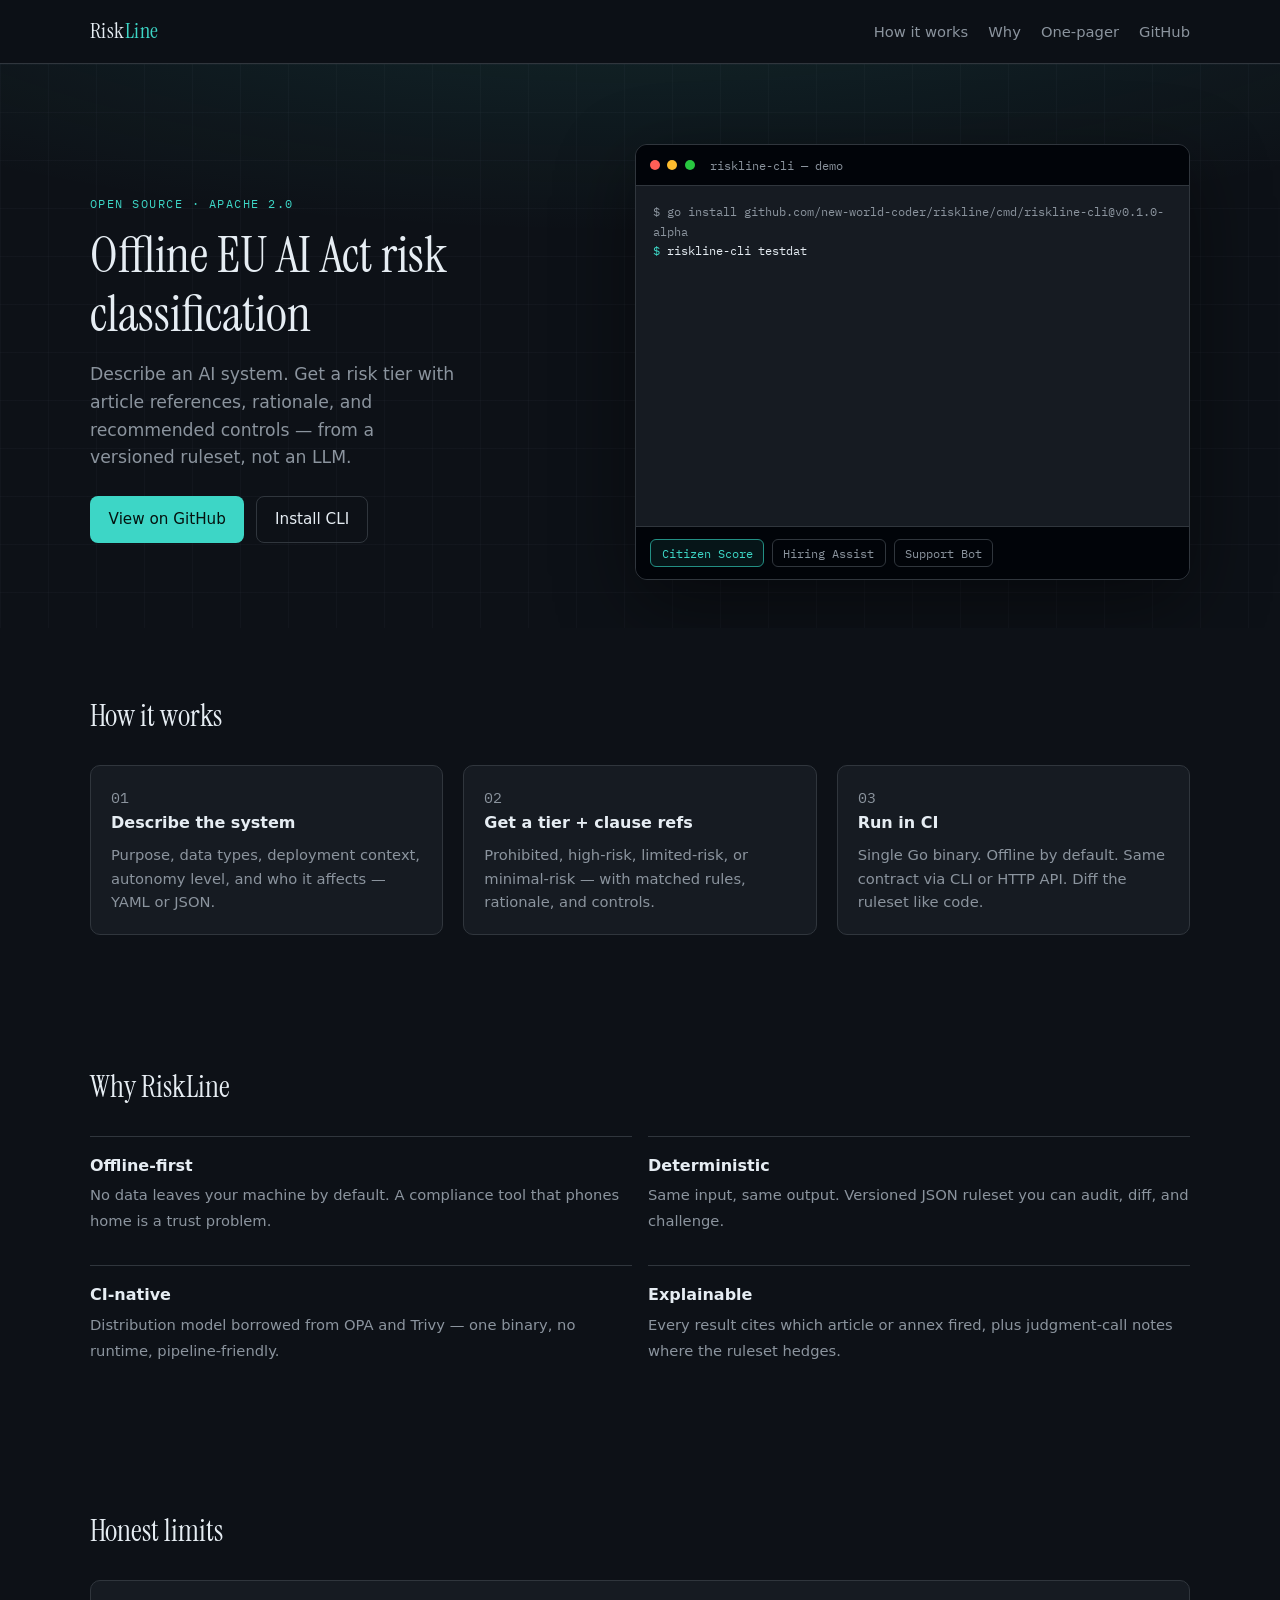
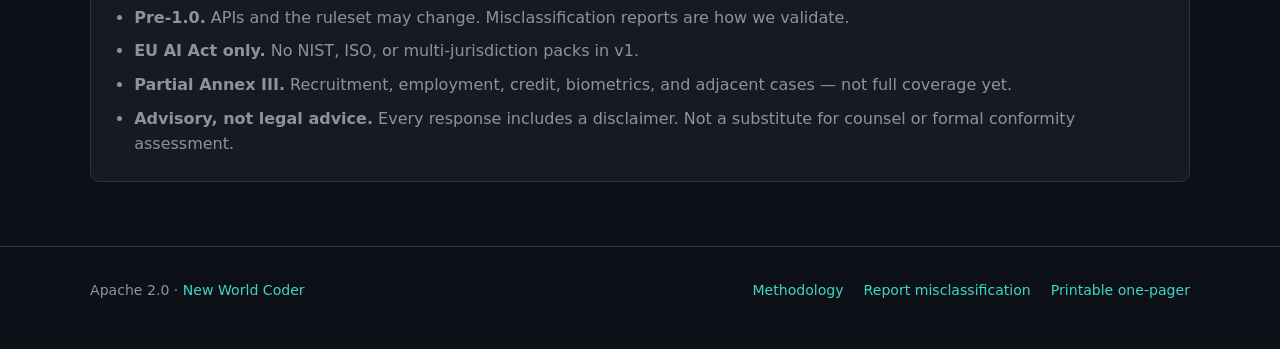
==== commit b08f6fdf: "fix ci parsing and favicon alias Resolve PR failures by making coverage parsing robust across Go out" ====
--- a/website/index.html
+++ b/website/index.html
@@ -10,6 +10,7 @@
   <meta property="og:type" content="website">
   <meta property="og:image" content="https://new-world-coder.github.io/riskline/assets/og.svg">
   <link rel="icon" href="assets/favicon.svg" type="image/svg+xml">
+  <link rel="icon" href="assets/favico.svg" type="image/svg+xml">
   <link rel="preconnect" href="https://fonts.googleapis.com">
   <link rel="preconnect" href="https://fonts.gstatic.com" crossorigin>
   <link href="https://fonts.googleapis.com/css2?family=IBM+Plex+Mono:wght@400;500&family=Instrument+Serif:ital@0;1&display=swap" rel="stylesheet">
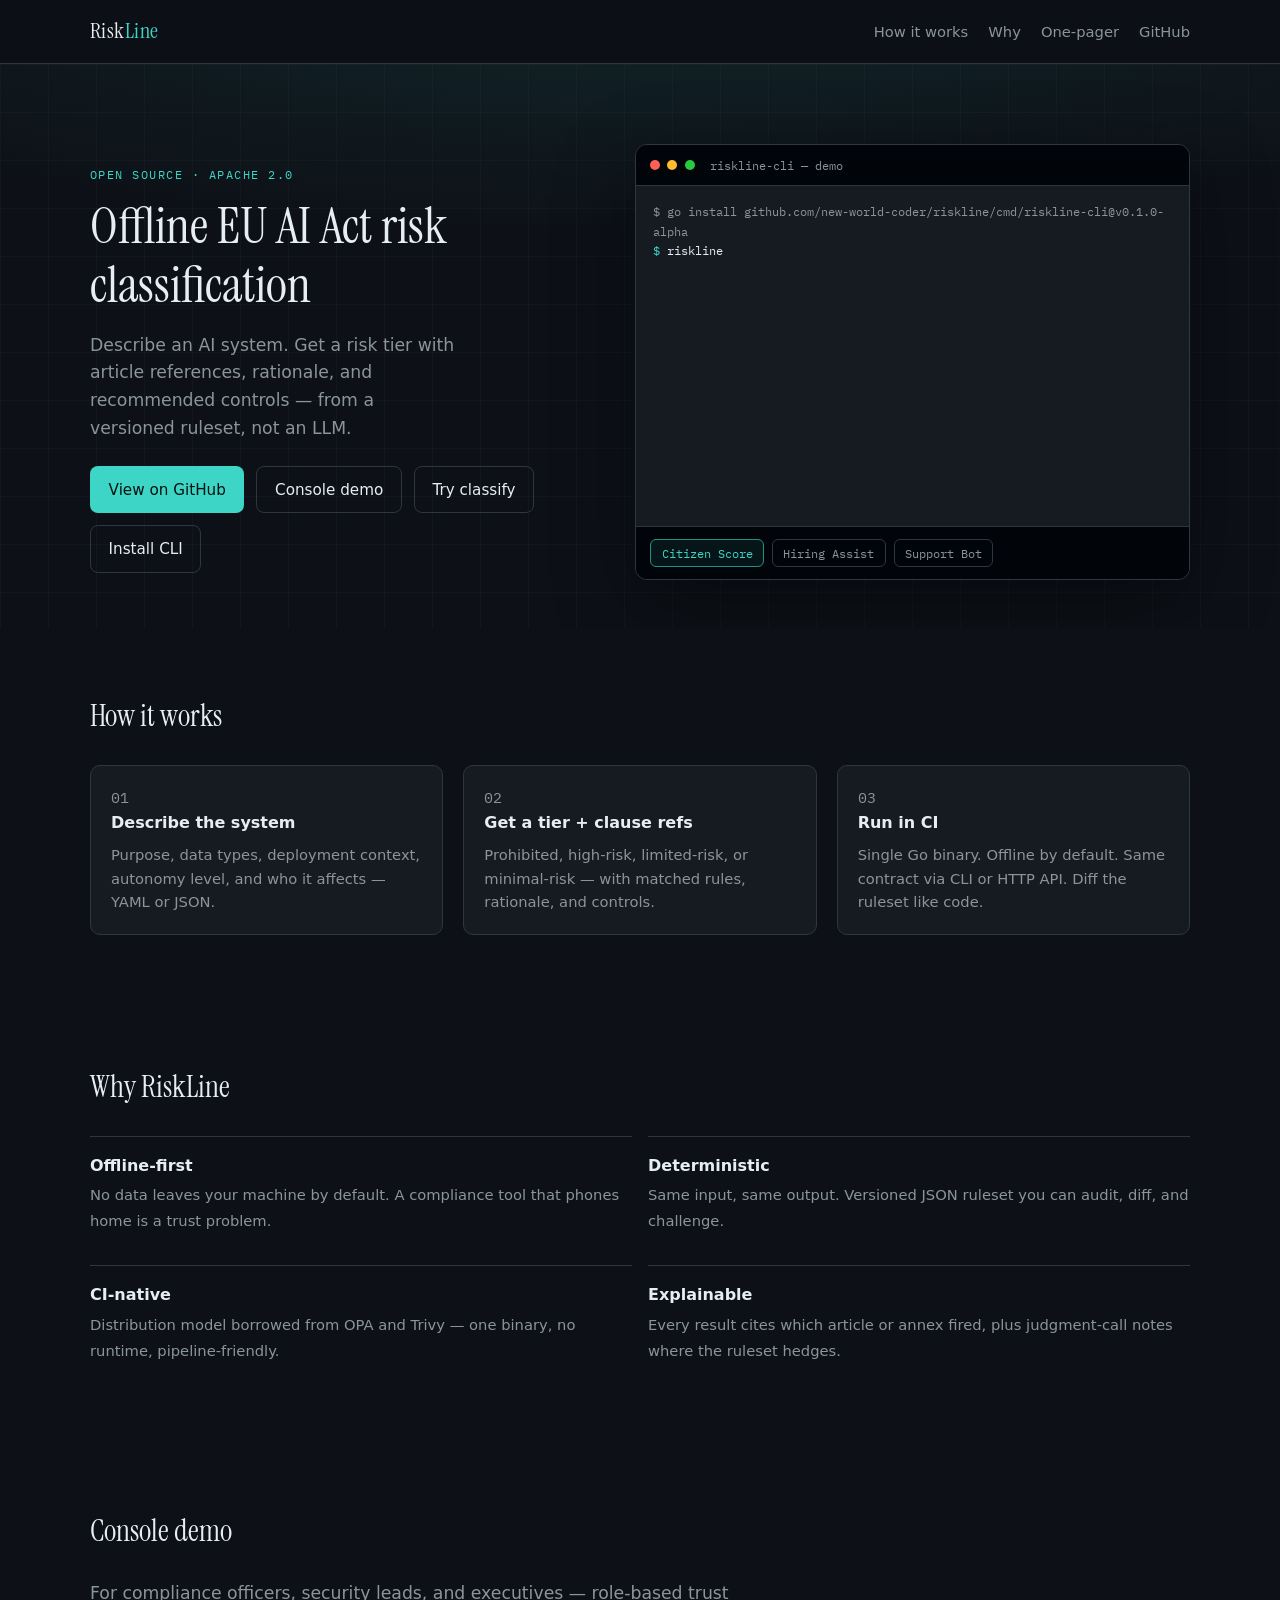
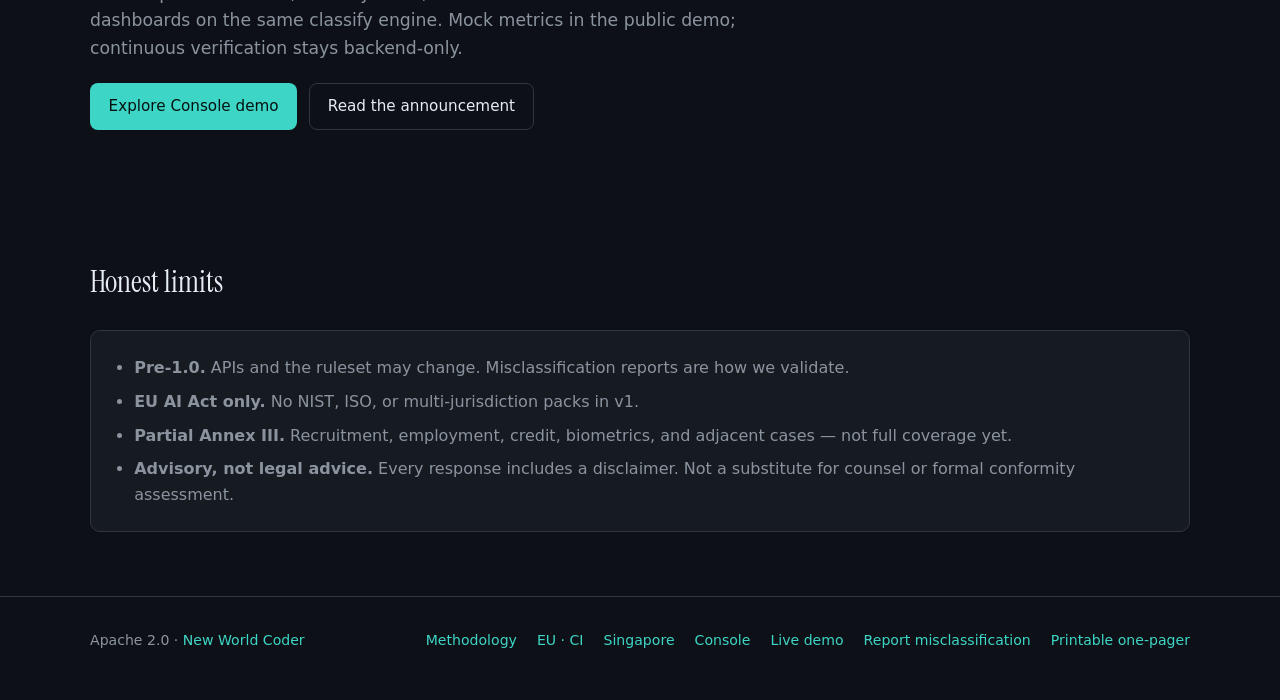
==== commit d5e3c45a: "Publish Console announcement on OSS site and blog. Add docs/blog/06 with live Vercel URLs, link Cons" ====
--- a/website/index.html
+++ b/website/index.html
@@ -40,6 +40,8 @@
           </p>
           <div class="cta-row">
             <a class="btn btn-primary" href="https://github.com/new-world-coder/riskline">View on GitHub</a>
+            <a class="btn btn-secondary" href="https://riskline-cloud-web.vercel.app/console">Console demo</a>
+            <a class="btn btn-secondary" href="https://riskline-cloud-web.vercel.app/classify">Try classify</a>
             <a class="btn btn-secondary" href="https://github.com/new-world-coder/riskline#quick-start-cli">Install CLI</a>
           </div>
         </div>
@@ -108,6 +110,20 @@
       </div>
     </section>
 
+    <section id="console">
+      <div class="container">
+        <h2>Console demo</h2>
+        <p class="hero-lead" style="max-width: 42rem; margin-bottom: 1.25rem;">
+          For compliance officers, security leads, and executives — role-based trust dashboards on the same classify engine.
+          Mock metrics in the public demo; continuous verification stays backend-only.
+        </p>
+        <div class="cta-row">
+          <a class="btn btn-primary" href="https://riskline-cloud-web.vercel.app/console">Explore Console demo</a>
+          <a class="btn btn-secondary" href="https://github.com/new-world-coder/riskline/blob/main/docs/blog/06-introducing-riskline-console.md">Read the announcement</a>
+        </div>
+      </div>
+    </section>
+
     <section>
       <div class="container">
         <h2>Honest limits</h2>
@@ -128,6 +144,10 @@
       <span>Apache 2.0 · <a href="https://github.com/new-world-coder">New World Coder</a></span>
       <div class="footer-links">
         <a href="https://github.com/new-world-coder/riskline/blob/main/docs/blog/01-how-we-classify-ai-systems-under-the-eu-ai-act.md">Methodology</a>
+        <a href="https://github.com/new-world-coder/riskline/blob/main/docs/blog/04-eu-ai-act-in-ci-not-a-portal.md">EU · CI</a>
+        <a href="https://github.com/new-world-coder/riskline/blob/main/docs/blog/05-singapore-ai-governance-meets-deterministic-classification.md">Singapore</a>
+        <a href="https://github.com/new-world-coder/riskline/blob/main/docs/blog/06-introducing-riskline-console.md">Console</a>
+        <a href="https://riskline-cloud-web.vercel.app/console">Live demo</a>
         <a href="https://github.com/new-world-coder/riskline/issues/new?template=misclassification_report.md">Report misclassification</a>
         <a href="one-pager.html">Printable one-pager</a>
       </div>
